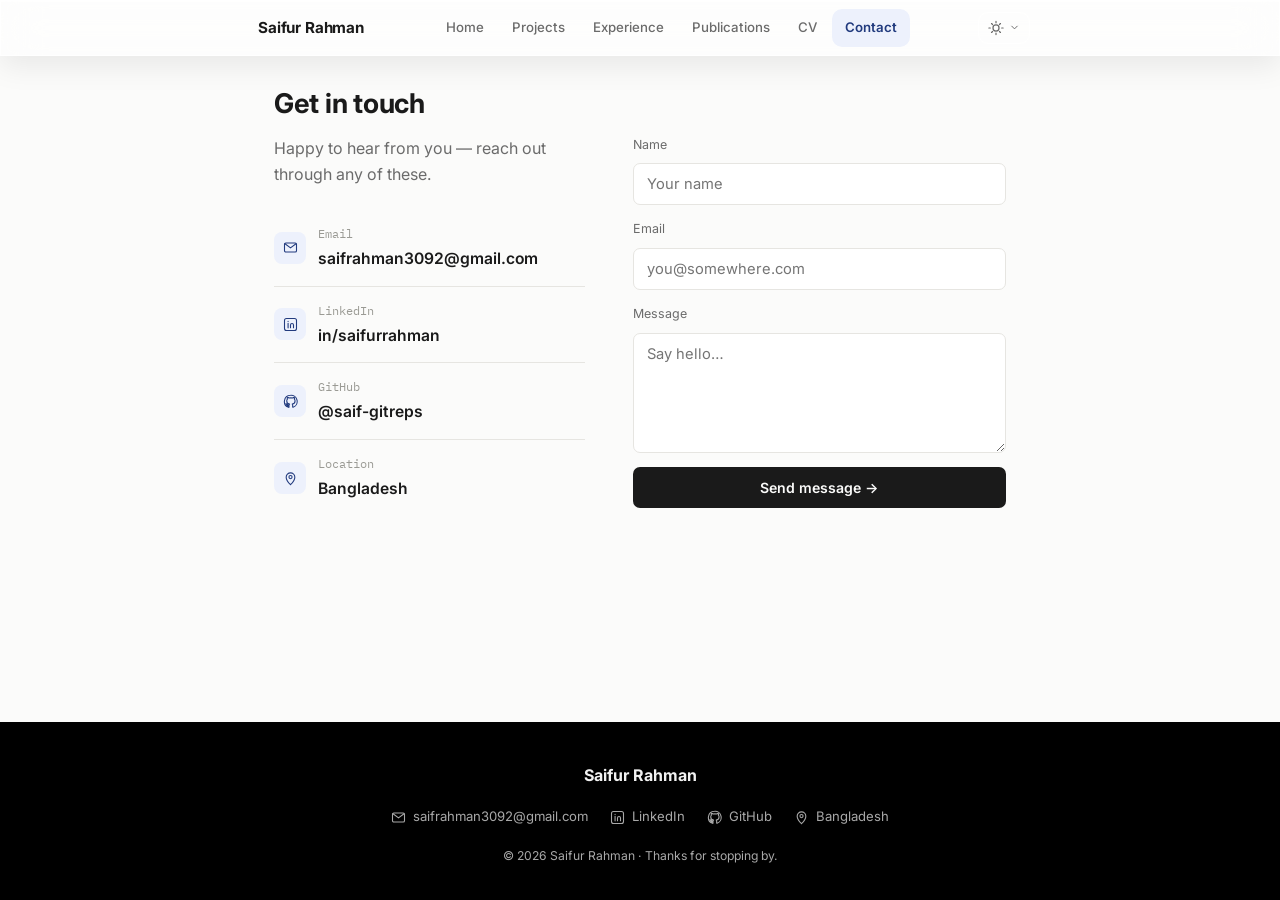
==== contact.html @ a730d0aa "Alot of changes" ====
<!doctype html>
<html lang="en">
   <head>
      <meta charset="UTF-8" />
      <meta name="viewport" content="width=device-width, initial-scale=1.0" />
      <title>Contact — Saifur Rahman</title>
      <meta
         name="description"
         content="Portfolio of Saifur Rahman — Software Engineer (.NET & JavaScript). Projects, experience, publications, and CV."
      />
      <link rel="preconnect" href="https://fonts.googleapis.com" />
      <link rel="preconnect" href="https://fonts.gstatic.com" crossorigin />
      <link
         href="https://fonts.googleapis.com/css2?family=Inter:wght@400;500;600;700;800&family=IBM+Plex+Mono:wght@400;500;600&display=swap"
         rel="stylesheet"
      />
      <style>
         :root {
            --bg: #fbfbfa;
            --surface: #ffffff;
            --ink: #1a1a1a;
            --muted: #6b6b6b;
            --faint: #9a9a94;
            --line: #e6e5e1;
            --accent: #223b7e;
            --accent-soft: #edf1fc;

            --nav-bg: rgba(255, 255, 255, 0.6);
            --nav-border: rgba(255, 255, 255, 0.7);
            --nav-inset: rgba(255, 255, 255, 0.55);
            --nav-hover: rgba(26, 26, 26, 0.05);
            --nav-bg-mobile: rgba(255, 255, 255, 1);

            --footer-bg: #000000;
            --footer-ink: #f2f2f2;
            --footer-muted: #a8a8a8;

            --sans: "Inter", -apple-system, BlinkMacSystemFont, sans-serif;
            --mono: "IBM Plex Mono", ui-monospace, monospace;
            --maxw: 780px;
         }
         [data-theme="dark"] {
            --bg: #262626;
            --surface: #313131;
            --ink: #f2f2f2;
            --muted: #b9b9b9;
            --faint: #8d8d8d;
            --line: #3f3f3f;
            --accent: #85a4ff;
            --accent-soft: rgba(133, 164, 255, 0.14);

            --nav-bg: rgba(28, 28, 28, 0.55);
            --nav-border: rgba(255, 255, 255, 0.08);
            --nav-bg-mobile: rgba(28, 28, 28, 0.9);
            --nav-inset: rgba(255, 255, 255, 0.06);
            --nav-hover: rgba(255, 255, 255, 0.08);

            --footer-bg: #1c1c1c;
            --footer-ink: #f2f2f2;
            --footer-muted: #9b9b9b;
         }
         * {
            box-sizing: border-box;
            margin: 0;
            padding: 0;
         }
         html {
            scroll-behavior: smooth;
         }
         body {
            background: var(--bg);
            color: var(--ink);
            font-family: var(--sans);
            font-size: 16px;
            line-height: 1.65;
            -webkit-font-smoothing: antialiased;
            transition:
               background 0.25s ease,
               color 0.25s ease;
            min-height: 100vh;
            display: flex;
            flex-direction: column;
         }
         a {
            color: inherit;
            text-decoration: none;
         }
         img {
            max-width: 100%;
            display: block;
         }
         button {
            font-family: inherit;
         }

         /* ---------- NAVBAR (glass) ---------- */
         .nav-wrap {
            position: fixed;
            left: 50%;
            transform: translateX(-50%);
            z-index: 1000;

            background: var(--nav-bg);
            -webkit-backdrop-filter: blur(20px) saturate(180%);
            backdrop-filter: blur(20px) saturate(180%);
            border: 1px solid var(--nav-border);
            box-shadow:
               0 10px 30px rgba(0, 0, 0, 0.08),
               inset 0 1px 0 var(--nav-inset);
            transition:
               background 0.25s ease,
               border-color 0.25s ease;
            width: 100%;
         }
         .nav {
            padding: 8px 10px 8px 18px;
            display: flex;
            align-items: center;
            justify-content: space-between;
            gap: 18px;
            max-width: 800px;
            margin-left: auto;
            margin-right: auto;
         }
         .logo {
            font-weight: 700;
            font-size: 0.95rem;
            letter-spacing: -0.01em;
            white-space: nowrap;
         }
         .nav-right {
            display: flex;
            align-items: center;
            gap: 6px;
         }
         .nav-links {
            display: flex;
            gap: 2px;
            list-style: none;
         }
         .nav-links a {
            position: relative;
            display: inline-block;
            padding: 8px 13px;
            border-radius: 10px;
            font-size: 0.83rem;
            font-weight: 500;
            color: var(--muted);
            transition:
               background 0.18s ease,
               color 0.18s ease,
               box-shadow 0.18s ease;
         }
         .nav-links a:hover {
            color: var(--ink);
            background: var(--nav-hover);
            box-shadow:
               inset 0 1px 1px rgba(255, 255, 255, 0.5),
               0 2px 6px rgba(0, 0, 0, 0.05);
         }
         .nav-links a.active {
            color: var(--accent);
            background: var(--accent-soft);
            font-weight: 600;
         }

         /* theme dropdown */
         .theme-switch {
            position: relative;
         }
         .theme-btn {
            display: flex;
            align-items: center;
            gap: 5px;
            background: transparent;
            border: 1px solid var(--nav-border);
            color: var(--muted);
            border-radius: 10px;
            padding: 7px 9px;
            cursor: pointer;
            transition:
               background 0.18s ease,
               color 0.18s ease;
         }
         .theme-btn:hover {
            background: var(--nav-hover);
            color: var(--ink);
         }
         .theme-btn svg {
            display: block;
         }
         .theme-menu {
            position: absolute;
            top: calc(100% + 8px);
            right: 0;
            list-style: none;
            min-width: 130px;
            background: var(--nav-bg);
            -webkit-backdrop-filter: blur(20px) saturate(180%);
            backdrop-filter: blur(20px) saturate(180%);
            border: 1px solid var(--nav-border);
            border-radius: 12px;
            box-shadow:
               0 12px 28px rgba(0, 0, 0, 0.12),
               inset 0 1px 0 var(--nav-inset);
            padding: 6px;
            opacity: 0;
            transform: translateY(-6px) scale(0.98);
            pointer-events: none;
            transition:
               opacity 0.16s ease,
               transform 0.16s ease;
         }
         .theme-menu.open {
            opacity: 1;
            transform: translateY(0) scale(1);
            pointer-events: auto;
         }
         .theme-menu li {
            display: flex;
            align-items: center;
            gap: 8px;
            padding: 8px 10px;
            border-radius: 8px;
            font-size: 0.83rem;
            color: var(--muted);
            cursor: pointer;
            transition:
               background 0.15s ease,
               color 0.15s ease;
         }
         .theme-menu li:hover {
            background: var(--nav-hover);
            color: var(--ink);
         }
         .theme-menu li.selected {
            color: var(--accent);
            font-weight: 600;
         }

         .hamburger {
            display: none;
            background: none;
            border: none;
            cursor: pointer;
            width: 34px;
            height: 34px;
            flex-direction: column;
            justify-content: center;
            align-items: center;
            gap: 5px;
            padding: 0;
         }
         .hamburger span {
            display: block;
            width: 18px;
            height: 1.6px;
            background: var(--ink);
            transition:
               transform 0.25s,
               opacity 0.25s;
         }
         .hamburger.open span:nth-child(1) {
            transform: translateY(6.5px) rotate(45deg);
         }
         .hamburger.open span:nth-child(2) {
            opacity: 0;
         }
         .hamburger.open span:nth-child(3) {
            transform: translateY(-6.5px) rotate(-45deg);
         }

         /* ---------- LAYOUT ---------- */
         main {
            max-width: var(--maxw);
            margin: 0 auto;
            padding: 0 24px;
            flex: 1 0 auto;
            width: 100%;
         }
         .page-head {
            padding-top: 78px;
            padding-bottom: 8px;
         }
         section {
            padding: 44px 0 76px;
         }
         .eyebrow {
            font-family: var(--mono);
            font-size: 0.75rem;
            letter-spacing: 0.06em;
            color: var(--faint);
            margin-bottom: 10px;
         }
         .section-title {
            font-weight: 700;
            font-size: 1.7rem;
            letter-spacing: -0.01em;
            margin-bottom: 8px;
            margin-top: 4px;
         }
         .section-sub {
            color: var(--muted);
            font-size: 0.95rem;
            margin-bottom: 36px;
            max-width: 520px;
         }

         /* ---------- HERO / ABOUT (home) ---------- */
         .hero-name {
            font-weight: 800;
            font-size: clamp(2rem, 5.5vw, 2.9rem);
            letter-spacing: -0.03em;
            line-height: 1.1;
            margin-bottom: 12px;
         }
         .hero-role {
            font-size: 1.05rem;
            color: var(--muted);
            margin-bottom: 22px;
         }
         .hero-bio {
            max-width: 100%;
            color: var(--muted);
            margin-bottom: 26px;
         }
         .hero-links {
            display: flex;
            flex-wrap: wrap;
            gap: 8px 18px;
            font-size: 0.92rem;
            margin-bottom: 40px;
         }
         .hero-links a {
            color: var(--accent);
            border-bottom: 1px solid transparent;
         }
         .hero-links a:hover {
            border-bottom-color: var(--accent);
         }
         .stats-row {
            display: flex;
            gap: 32px;
            flex-wrap: wrap;
         }
         .stat {
            display: flex;
            flex-direction: column;
            gap: 2px;
         }
         .stat .num {
            font-weight: 700;
            font-size: 1.35rem;
            letter-spacing: -0.01em;
         }
         .stat .label {
            font-size: 0.78rem;
            color: var(--faint);
            font-family: var(--mono);
         }

         .about-block {
            border-top: 1px solid var(--line);
            padding-top: 56px;
            margin-top: 8px;
         }
         .bio p {
            margin-bottom: 16px;
            color: var(--ink);
         }
         .bio p:last-child {
            margin-bottom: 0;
         }
         .skills {
            margin-top: 36px;
         }
         .skill-group {
            margin-bottom: 16px;
            display: flex;
            gap: 14px;
            align-items: baseline;
            flex-wrap: wrap;
         }
         .skill-group:last-child {
            margin-bottom: 0;
         }
         .skill-group h4 {
            font-family: var(--mono);
            font-size: 0.72rem;
            color: var(--faint);
            width: 92px;
            flex-shrink: 0;
            font-weight: 500;
         }
         .tags {
            display: flex;
            flex-wrap: wrap;
            gap: 7px;
         }
         .tag {
            background: var(--accent-soft);
            color: var(--accent);
            padding: 3px 10px;
            border-radius: 5px;
            font-size: 0.8rem;
            font-weight: 500;
         }

         /* ---------- PROJECTS TOOLBAR ---------- */
         .projects-toolbar {
            display: flex;
            justify-content: space-between;
            align-items: center;
            gap: 16px;
            flex-wrap: wrap;
            margin-bottom: 30px;
            padding-bottom: 18px;
            border-bottom: 1px solid var(--line);
         }
         .tabs {
            display: flex;
            gap: 4px;
            overflow-x: auto;
            scrollbar-width: none;
            flex: 1 1 auto;
         }
         .tabs::-webkit-scrollbar {
            display: none;
         }
         .tab {
            display: flex;
            align-items: center;
            gap: 6px;
            white-space: nowrap;
            background: transparent;
            border: 1px solid transparent;
            color: var(--muted);
            padding: 7px 12px;
            border-radius: 9px;
            font-size: 0.82rem;
            font-weight: 500;
            cursor: pointer;
            transition:
               background 0.15s ease,
               color 0.15s ease;
         }
         .tab:hover {
            background: var(--accent-soft);
            color: var(--ink);
         }
         .tab.active {
            background: var(--accent-soft);
            color: var(--accent);
            font-weight: 600;
         }
         .view-toggle {
            display: flex;
            gap: 2px;
            border: 1px solid var(--line);
            border-radius: 9px;
            padding: 3px;
            flex-shrink: 0;
         }
         .view-btn {
            display: flex;
            align-items: center;
            justify-content: center;
            width: 32px;
            height: 28px;
            background: transparent;
            border: none;
            border-radius: 6px;
            color: var(--faint);
            cursor: pointer;
            transition:
               background 0.15s ease,
               color 0.15s ease;
         }
         .view-btn:hover {
            color: var(--ink);
         }
         .view-btn.active {
            background: var(--surface);
            color: var(--accent);
            box-shadow: 0 1px 3px rgba(0, 0, 0, 0.08);
         }

         /* ---------- PROJECTS: CARD VIEW ---------- */
         .projects-grid {
            display: grid;
            grid-template-columns: repeat(auto-fit, minmax(280px, 1fr));
            gap: 20px;
         }
         .card {
            background: var(--surface);
            border: 1px solid var(--line);
            border-radius: 10px;
            overflow: hidden;
            display: flex;
            flex-direction: column;
            transition:
               border-color 0.18s ease,
               transform 0.18s ease,
               box-shadow 0.18s ease;
         }
         .card:hover {
            border-color: var(--accent);
            transform: translateY(-2px);
            box-shadow: 0 10px 24px rgba(0, 0, 0, 0.08);
         }
         .card-header {
            position: relative;
            height: 148px;
            overflow: hidden;
            border-bottom: 1px solid var(--line);
         }
         .card-header-img {
            position: absolute;
            inset: 0;
            width: 100%;
            height: 100%;
            object-fit: cover;
            filter: grayscale(20%);
            transition: transform 0.35s ease;
         }
         .card:hover .card-header-img {
            transform: scale(1.04);
         }
         .card-header-overlay {
            position: absolute;
            inset: 0;
            background: linear-gradient(
               to bottom,
               rgba(0, 0, 0, 0.04) 35%,
               rgba(0, 0, 0, 0.72) 100%
            );
         }
         .card-header-content {
            position: absolute;
            inset: 0;
            padding: 14px 16px;
            display: flex;
            flex-direction: column;
            justify-content: flex-end;
         }
         .card-header h3 {
            font-weight: 700;
            font-size: 1.05rem;
            letter-spacing: -0.01em;
            color: #fdfdfc;
            text-shadow: 0 1px 6px rgba(0, 0, 0, 0.45);
            margin-bottom: 9px;
         }
         .card .stack {
            display: flex;
            flex-wrap: wrap;
            gap: 6px;
         }
         .card .stack span {
            font-family: var(--mono);
            font-size: 0.62rem;
            font-weight: 500;
            letter-spacing: 0.03em;
            color: #fdfdfc;
            background: rgba(255, 255, 255, 0.14);
            border: 1px solid rgba(255, 255, 255, 0.32);
            padding: 2px 7px;
            border-radius: 4px;
            backdrop-filter: blur(2px);
         }
         .card-body {
            padding: 16px 20px 20px;
            display: flex;
            flex-direction: column;
            flex-grow: 1;
         }
         .card p {
            font-size: 0.92rem;
            color: var(--muted);
            margin-bottom: 16px;
            flex-grow: 1;
         }
         .card-actions {
            display: flex;
            gap: 18px;
            font-size: 0.85rem;
            font-weight: 600;
         }
         .card-actions a {
            color: var(--accent);
         }
         .card-actions a:hover {
            text-decoration: underline;
         }

         /* ---------- PROJECTS: LIST VIEW ---------- */
         .projects-list {
            display: flex;
            flex-direction: column;
            border-top: 1px solid var(--line);
         }
         .list-row {
            display: flex;
            align-items: center;
            gap: 18px;
            padding: 16px 6px;
            border-bottom: 1px solid var(--line);
            transition: background 0.15s ease;
         }
         .list-row:hover {
            background: var(--accent-soft);
         }
         .list-thumb {
            width: 56px;
            height: 56px;
            border-radius: 8px;
            overflow: hidden;
            flex-shrink: 0;
            border: 1px solid var(--line);
         }
         .list-thumb img {
            width: 100%;
            height: 100%;
            object-fit: cover;
            filter: grayscale(15%);
         }
         .list-main {
            flex: 1 1 auto;
            min-width: 0;
         }
         .list-main h3 {
            font-size: 0.98rem;
            font-weight: 700;
            margin-bottom: 3px;
         }
         .list-main p {
            font-size: 0.85rem;
            color: var(--muted);
            margin-bottom: 6px;
         }
         .list-stack {
            display: flex;
            flex-wrap: wrap;
            gap: 5px;
         }
         .list-stack span {
            font-family: var(--mono);
            font-size: 0.62rem;
            color: var(--muted);
            background: var(--bg);
            border: 1px solid var(--line);
            padding: 1px 6px;
            border-radius: 4px;
         }
         .list-actions {
            display: flex;
            gap: 14px;
            font-size: 0.82rem;
            font-weight: 600;
            flex-shrink: 0;
         }
         .list-actions a {
            color: var(--accent);
         }
         .list-actions a:hover {
            text-decoration: underline;
         }
         .empty-state {
            padding: 40px 6px;
            text-align: center;
            color: var(--faint);
            font-size: 0.9rem;
         }

         .pjt-git-link {
            font-size: 0.88rem;
            color: var(--muted);
            margin-top: 28px;
         }
         .pjt-git-link a {
            color: var(--accent);
         }
         .pjt-git-link a:hover {
            text-decoration: underline;
         }

         /* ---------- EXPERIENCE ---------- */
         .timeline {
            display: flex;
            flex-direction: column;
            gap: 34px;
         }
         .tl-item {
            border-left: 2px solid var(--line);
            padding-left: 22px;
         }
         .tl-company {
            font-weight: 700;
            font-size: 1.02rem;
         }
         .tl-role {
            font-family: var(--mono);
            font-size: 0.78rem;
            color: var(--muted);
            margin-top: 4px;
         }
         .tl-date {
            font-size: 0.78rem;
            color: var(--faint);
            margin: 6px 0 12px;
         }
         .tl-item ul {
            list-style: none;
         }
         .tl-item li {
            padding-left: 16px;
            position: relative;
            margin-bottom: 7px;
            font-size: 0.92rem;
            color: var(--muted);
         }
         .tl-item li::before {
            content: "\2013";
            position: absolute;
            left: 0;
            color: var(--faint);
         }

         /* ---------- PUBLICATIONS ---------- */
         .pub {
            border-left: 2px solid var(--accent);
            padding-left: 20px;
         }
         .pub-title {
            font-weight: 700;
            font-size: 1.08rem;
            margin-bottom: 8px;
            line-height: 1.35;
         }
         .pub-authors {
            font-size: 0.92rem;
            color: var(--muted);
            margin-bottom: 4px;
         }
         .pub-main-author {
            color: var(--ink);
            font-weight: 600;
         }
         .pub-venue {
            font-size: 0.88rem;
            color: var(--muted);
            font-style: italic;
            margin-bottom: 8px;
         }
         .pub-meta {
            font-family: var(--mono);
            font-size: 0.78rem;
            color: var(--faint);
         }
         .pub-meta a {
            color: var(--accent);
         }
         .pub-meta a:hover {
            text-decoration: underline;
         }

         /* ---------- CV ---------- */
         .cv-actions {
            display: flex;
            justify-content: space-between;
            align-items: center;
            margin-bottom: 24px;
            flex-wrap: wrap;
            gap: 16px;
         }
         .cv-actions p {
            color: var(--muted);
            font-size: 0.92rem;
            max-width: 420px;
         }
         .btn-download {
            background: var(--ink);
            color: var(--bg);
            border: none;
            border-radius: 7px;
            padding: 11px 20px;
            font-size: 0.85rem;
            font-weight: 600;
            cursor: pointer;
            transition:
               background 0.15s ease,
               color 0.15s ease;
         }
         .btn-download:hover {
            background: var(--accent);
            color: #fff;
         }
         .cv-frame-container {
            width: 100%;
         }
         .cv-frame {
            width: 100%;
            height: 620px;
            border: 1px solid var(--line);
            border-radius: 10px;
            background: var(--surface);
         }
         .cv-note {
            font-size: 0.82rem;
            color: var(--faint);
            margin-top: 12px;
            text-align: center;
         }

         /* ---------- CONTACT ---------- */
         .contact-grid {
            display: grid;
            grid-template-columns: 1fr 1.2fr;
            gap: 48px;
         }
         .contact-info p.intro {
            color: var(--muted);
            margin-bottom: 22px;
         }
         .ci-list {
            display: flex;
            flex-direction: column;
         }
         .ci-row {
            display: flex;
            align-items: center;
            gap: 12px;
            padding: 14px 0;
            border-bottom: 1px solid var(--line);
         }
         .ci-row:last-child {
            border-bottom: none;
         }
         .ci-icon {
            display: flex;
            align-items: center;
            justify-content: center;
            width: 32px;
            height: 32px;
            border-radius: 8px;
            background: var(--accent-soft);
            color: var(--accent);
            flex-shrink: 0;
         }
         .ci-label {
            font-family: var(--mono);
            font-size: 0.72rem;
            color: var(--faint);
            margin-bottom: 3px;
         }
         .ci-value {
            font-size: 0.98rem;
            font-weight: 600;
         }
         .ci-value a:hover {
            text-decoration: underline;
         }

         form {
            display: flex;
            flex-direction: column;
            gap: 14px;
         }
         form label {
            font-size: 0.78rem;
            color: var(--muted);
            margin-bottom: -6px;
         }
         form input,
         form textarea {
            background: var(--surface);
            border: 1px solid var(--line);
            border-radius: 7px;
            padding: 11px 13px;
            font-family: var(--sans);
            font-size: 0.92rem;
            color: var(--ink);
            outline: none;
            transition: border-color 0.15s;
         }
         form input:focus,
         form textarea:focus {
            border-color: var(--accent);
         }
         form textarea {
            min-height: 120px;
            resize: vertical;
         }
         form button {
            background: var(--ink);
            color: var(--bg);
            border: none;
            border-radius: 7px;
            padding: 12px;
            font-size: 0.88rem;
            font-weight: 600;
            cursor: pointer;
            transition:
               background 0.15s,
               color 0.15s;
         }
         form button:hover {
            background: var(--accent);
            color: #fff;
         }

         /* ---------- FOOTER ---------- */
         footer {
            background: var(--footer-bg);
            color: var(--footer-ink);
            margin-top: 40px;
            transition: background 0.25s ease;
         }
         .footer-inner {
            max-width: var(--maxw);
            margin: 0 auto;
            padding: 40px 24px 34px;
            display: flex;
            flex-direction: column;
            align-items: center;
            gap: 18px;
            text-align: center;
         }
         .f-name {
            font-weight: 700;
            font-size: 1rem;
         }
         .f-contact {
            display: flex;
            flex-wrap: wrap;
            justify-content: center;
            gap: 10px 22px;
         }
         .f-contact a,
         .f-contact span {
            display: flex;
            align-items: center;
            gap: 7px;
            font-size: 0.82rem;
            color: var(--footer-muted);
            transition: color 0.15s ease;
         }
         .f-contact a:hover {
            color: var(--footer-ink);
         }
         .f-meta {
            font-size: 0.76rem;
            color: var(--footer-muted);
         }

         /* ---------- RESPONSIVE ---------- */
         @media (max-width: 700px) {
            .contact-grid {
               grid-template-columns: 1fr;
               gap: 32px;
            }
            section {
               padding: 36px 0 56px;
            }
            .skill-group {
               flex-direction: column;
               gap: 8px;
            }
            .skill-group h4 {
               width: auto;
            }
         }
         @media (max-width: 640px) {
            .hamburger {
               display: flex;
            }
            .nav-links {
               position: fixed;
               top: 55px;
               left: 14px;
               right: 14px;
               background: var(--nav-bg-mobile);
               backdrop-filter: blur(20px) saturate(180%);
               border: 1px solid var(--nav-border);
               border-radius: 14px;
               flex-direction: column;
               gap: 2px;
               padding: 10px;
               max-height: 0;
               overflow: hidden;
               opacity: 0;
               transition:
                  max-height 0.3s ease,
                  opacity 0.2s ease;
               box-shadow: 0 14px 30px rgba(0, 0, 0, 0.14);
            }
            .nav-links.open {
               max-height: 400px;
               opacity: 1;
            }
            .nav-links li {
               width: 100%;
            }
            .nav-links a {
               display: block;
               width: 100%;
               padding: 12px 14px;
            }
            .cv-frame {
               height: 420px;
            }
            .page-head {
               padding-top: 70px;
            }
         }
      </style>
   </head>
   <body>
      <div class="nav-wrap">
         <nav class="nav" aria-label="Primary">
            <a href="index.html" class="logo">Saifur Rahman</a>
            <ul class="nav-links" id="navLinks">
               <li><a href="index.html">Home</a></li>
               <li><a href="projects.html">Projects</a></li>
               <li><a href="experience.html">Experience</a></li>
               <li><a href="publications.html">Publications</a></li>
               <li><a href="cv.html">CV</a></li>
               <li><a href="contact.html" class="active">Contact</a></li>
            </ul>
            <div class="nav-right">
               <div class="theme-switch">
                  <button
                     class="theme-btn"
                     id="themeToggleBtn"
                     aria-haspopup="listbox"
                     aria-expanded="false"
                  >
                     <span id="themeIconWrap"
                        ><svg
                           viewBox="0 0 18 18"
                           width="16"
                           height="16"
                           fill="none"
                           stroke="currentColor"
                           stroke-width="1.4"
                           stroke-linecap="round"
                        >
                           <circle cx="9" cy="9" r="3.4" />
                           <path
                              d="M9 1.6v1.6M9 14.8v1.6M2.6 9H1M17 9h-1.6M4 4l1.1 1.1M12.9 12.9L14 14M14 4l-1.1 1.1M5.1 12.9L4 14"
                           /></svg
                     ></span>
                     <svg
                        viewBox="0 0 18 18"
                        width="11"
                        height="11"
                        fill="none"
                        stroke="currentColor"
                        stroke-width="1.6"
                        stroke-linecap="round"
                        stroke-linejoin="round"
                     >
                        <path d="M4.5 6.75L9 11.25l4.5-4.5" />
                     </svg>
                  </button>
                  <ul class="theme-menu" id="themeMenu" role="listbox">
                     <li role="option" data-value="light" class="selected">
                        <svg
                           viewBox="0 0 18 18"
                           width="16"
                           height="16"
                           fill="none"
                           stroke="currentColor"
                           stroke-width="1.4"
                           stroke-linecap="round"
                        >
                           <circle cx="9" cy="9" r="3.4" />
                           <path
                              d="M9 1.6v1.6M9 14.8v1.6M2.6 9H1M17 9h-1.6M4 4l1.1 1.1M12.9 12.9L14 14M14 4l-1.1 1.1M5.1 12.9L4 14"
                           /></svg
                        ><span>Light</span>
                     </li>
                     <li role="option" data-value="dark">
                        <svg
                           viewBox="0 0 18 18"
                           width="16"
                           height="16"
                           fill="none"
                           stroke="currentColor"
                           stroke-width="1.4"
                           stroke-linejoin="round"
                        >
                           <path
                              d="M15.5 10.6A6.8 6.8 0 117.4 2.5a5.4 5.4 0 108.1 8.1z"
                           /></svg
                        ><span>Dark</span>
                     </li>
                  </ul>
               </div>
               <button
                  class="hamburger"
                  id="hamburger"
                  aria-label="Toggle menu"
                  aria-expanded="false"
               >
                  <span></span><span></span><span></span>
               </button>
            </div>
         </nav>
      </div>

      <main>
         <section class="page-head">
            <h2 class="section-title">Get in touch</h2>

            <div class="contact-grid">
               <div class="contact-info">
                  <p class="intro">
                     Happy to hear from you — reach out through any of these.
                  </p>
                  <div class="ci-list">
                     <div class="ci-row">
                        <div class="ci-icon">
                           <svg
                              viewBox="0 0 18 18"
                              width="15"
                              height="15"
                              fill="none"
                              stroke="currentColor"
                              stroke-width="1.3"
                           >
                              <rect x="1.8" y="3.6" width="14.4" height="10.8" rx="1.6" />
                              <path
                                 d="M2.4 4.5l6.6 5 6.6-5"
                                 stroke-linecap="round"
                                 stroke-linejoin="round"
                              />
                           </svg>
                        </div>
                        <div>
                           <div class="ci-label">Email</div>
                           <div class="ci-value">
                              <a href="mailto:saifrahman3092@gmail.com"
                                 >saifrahman3092@gmail.com</a
                              >
                           </div>
                        </div>
                     </div>
                     <div class="ci-row">
                        <div class="ci-icon">
                           <svg
                              viewBox="0 0 18 18"
                              width="15"
                              height="15"
                              fill="none"
                              stroke="currentColor"
                              stroke-width="1.3"
                           >
                              <rect x="1.8" y="1.8" width="14.4" height="14.4" rx="2.4" />
                              <path d="M6.1 7.4v5.6M6.1 5.2v.05" stroke-linecap="round" />
                              <path
                                 d="M9 12.9V9.6c0-1 .8-1.8 1.8-1.8s1.8.8 1.8 1.8v3.3"
                                 stroke-linecap="round"
                              />
                           </svg>
                        </div>
                        <div>
                           <div class="ci-label">LinkedIn</div>
                           <div class="ci-value">
                              <a
                                 target="_blank"
                                 href="https://www.linkedin.com/in/saifur-rahman-4184b3244/"
                                 >in/saifurrahman</a
                              >
                           </div>
                        </div>
                     </div>
                     <div class="ci-row">
                        <div class="ci-icon">
                           <svg
                              viewBox="0 0 18 18"
                              width="15"
                              height="15"
                              fill="none"
                              stroke="currentColor"
                              stroke-width="1.3"
                              stroke-linejoin="round"
                           >
                              <path
                                 d="M9 1.6a7.4 7.4 0 00-2.3 14.4c.4.07.5-.16.5-.36v-1.4c-2 .44-2.5-.5-2.6-.94-.1-.24-.5-.94-.8-1.13-.3-.16-.7-.55 0-.56.6 0 1.1.6 1.2.86.7 1.2 1.9.86 2.4.65.06-.5.27-.86.5-1.06-1.7-.2-3.4-.86-3.4-3.8 0-.84.3-1.53.8-2.07-.08-.2-.35-1 .08-2.1 0 0 .65-.2 2.15.8a7 7 0 013.9 0c1.5-1 2.15-.8 2.15-.8.43 1.1.16 1.9.08 2.1.5.54.8 1.23.8 2.07 0 2.95-1.7 3.6-3.4 3.8.28.24.53.7.53 1.42v2.1c0 .2.1.43.5.36A7.4 7.4 0 009 1.6z"
                              />
                           </svg>
                        </div>
                        <div>
                           <div class="ci-label">GitHub</div>
                           <div class="ci-value">
                              <a target="_blank" href="https://github.com/saif-gitreps"
                                 >@saif-gitreps</a
                              >
                           </div>
                        </div>
                     </div>
                     <div class="ci-row">
                        <div class="ci-icon">
                           <svg
                              viewBox="0 0 18 18"
                              width="15"
                              height="15"
                              fill="none"
                              stroke="currentColor"
                              stroke-width="1.3"
                           >
                              <path
                                 d="M9 16.4S3.8 11.4 3.8 7.4a5.2 5.2 0 1110.4 0c0 4-5.2 9-5.2 9z"
                              />
                              <circle cx="9" cy="7.3" r="1.9" />
                           </svg>
                        </div>
                        <div>
                           <div class="ci-label">Location</div>
                           <div class="ci-value">Bangladesh</div>
                        </div>
                     </div>
                  </div>
               </div>
               <form
                  id="contactForm"
                  action="https://formspree.io/f/maqapalb"
                  target="_top"
                  method="POST"
               >
                  <label for="cname">Name</label>
                  <input
                     id="cname"
                     name="name"
                     type="text"
                     required
                     placeholder="Your name"
                  />
                  <label for="cemail">Email</label>
                  <input
                     id="cemail"
                     name="email"
                     type="email"
                     required
                     placeholder="you@somewhere.com"
                  />
                  <label for="cmsg">Message</label>
                  <textarea
                     id="cmsg"
                     name="message"
                     required
                     placeholder="Say hello…"
                  ></textarea>
                  <button type="submit">Send message &rarr;</button>
               </form>
            </div>
         </section>
      </main>

      <footer>
         <div class="footer-inner">
            <div class="f-name">Saifur Rahman</div>
            <div class="f-contact">
               <a href="mailto:saifrahman3092@gmail.com"
                  ><svg
                     viewBox="0 0 18 18"
                     width="15"
                     height="15"
                     fill="none"
                     stroke="currentColor"
                     stroke-width="1.3"
                  >
                     <rect x="1.8" y="3.6" width="14.4" height="10.8" rx="1.6" />
                     <path
                        d="M2.4 4.5l6.6 5 6.6-5"
                        stroke-linecap="round"
                        stroke-linejoin="round"
                     /></svg
                  ><span>saifrahman3092@gmail.com</span></a
               >
               <a
                  target="_blank"
                  href="https://www.linkedin.com/in/saifur-rahman-4184b3244/"
                  ><svg
                     viewBox="0 0 18 18"
                     width="15"
                     height="15"
                     fill="none"
                     stroke="currentColor"
                     stroke-width="1.3"
                  >
                     <rect x="1.8" y="1.8" width="14.4" height="14.4" rx="2.4" />
                     <path d="M6.1 7.4v5.6M6.1 5.2v.05" stroke-linecap="round" />
                     <path
                        d="M9 12.9V9.6c0-1 .8-1.8 1.8-1.8s1.8.8 1.8 1.8v3.3"
                        stroke-linecap="round"
                     /></svg
                  ><span>LinkedIn</span></a
               >
               <a target="_blank" href="https://github.com/saif-gitreps"
                  ><svg
                     viewBox="0 0 18 18"
                     width="15"
                     height="15"
                     fill="none"
                     stroke="currentColor"
                     stroke-width="1.3"
                     stroke-linejoin="round"
                  >
                     <path
                        d="M9 1.6a7.4 7.4 0 00-2.3 14.4c.4.07.5-.16.5-.36v-1.4c-2 .44-2.5-.5-2.6-.94-.1-.24-.5-.94-.8-1.13-.3-.16-.7-.55 0-.56.6 0 1.1.6 1.2.86.7 1.2 1.9.86 2.4.65.06-.5.27-.86.5-1.06-1.7-.2-3.4-.86-3.4-3.8 0-.84.3-1.53.8-2.07-.08-.2-.35-1 .08-2.1 0 0 .65-.2 2.15.8a7 7 0 013.9 0c1.5-1 2.15-.8 2.15-.8.43 1.1.16 1.9.08 2.1.5.54.8 1.23.8 2.07 0 2.95-1.7 3.6-3.4 3.8.28.24.53.7.53 1.42v2.1c0 .2.1.43.5.36A7.4 7.4 0 009 1.6z"
                     /></svg
                  ><span>GitHub</span></a
               >
               <span
                  ><svg
                     viewBox="0 0 18 18"
                     width="15"
                     height="15"
                     fill="none"
                     stroke="currentColor"
                     stroke-width="1.3"
                  >
                     <path
                        d="M9 16.4S3.8 11.4 3.8 7.4a5.2 5.2 0 1110.4 0c0 4-5.2 9-5.2 9z"
                     />
                     <circle cx="9" cy="7.3" r="1.9" /></svg
                  ><span>Bangladesh</span></span
               >
            </div>
            <div class="f-meta">
               &copy; 2026 Saifur Rahman &middot; Thanks for stopping by.
            </div>
         </div>
      </footer>

      <script>
         (function () {
            // theme
            var root = document.documentElement;
            var themeBtn = document.getElementById("themeToggleBtn");
            var themeMenu = document.getElementById("themeMenu");
            var iconWrap = document.getElementById("themeIconWrap");
            var ICONS = {
               light: '<svg viewBox="0 0 18 18" width="16" height="16" fill="none" stroke="currentColor" stroke-width="1.4" stroke-linecap="round"><circle cx="9" cy="9" r="3.4"/><path d="M9 1.6v1.6M9 14.8v1.6M2.6 9H1M17 9h-1.6M4 4l1.1 1.1M12.9 12.9L14 14M14 4l-1.1 1.1M5.1 12.9L4 14"/></svg>',
               dark: '<svg viewBox="0 0 18 18" width="16" height="16" fill="none" stroke="currentColor" stroke-width="1.4" stroke-linejoin="round"><path d="M15.5 10.6A6.8 6.8 0 117.4 2.5a5.4 5.4 0 108.1 8.1z"/></svg>',
            };
            function getStoredTheme() {
               try {
                  return localStorage.getItem("theme");
               } catch (e) {
                  return null;
               }
            }
            function storeTheme(v) {
               try {
                  localStorage.setItem("theme", v);
               } catch (e) {}
            }
            function applyTheme(theme) {
               root.setAttribute("data-theme", theme === "dark" ? "dark" : "light");
               iconWrap.innerHTML = ICONS[theme === "dark" ? "dark" : "light"];
               themeMenu.querySelectorAll("li").forEach(function (li) {
                  li.classList.toggle("selected", li.dataset.value === theme);
               });
               storeTheme(theme);
            }
            applyTheme(getStoredTheme() || "light");
            themeBtn.addEventListener("click", function (e) {
               e.stopPropagation();
               var open = themeMenu.classList.toggle("open");
               themeBtn.setAttribute("aria-expanded", open);
            });
            themeMenu.querySelectorAll("li").forEach(function (li) {
               li.addEventListener("click", function () {
                  applyTheme(li.dataset.value);
                  themeMenu.classList.remove("open");
                  themeBtn.setAttribute("aria-expanded", "false");
               });
            });
            document.addEventListener("click", function () {
               themeMenu.classList.remove("open");
               themeBtn.setAttribute("aria-expanded", "false");
            });

            // mobile nav
            var burger = document.getElementById("hamburger");
            var links = document.getElementById("navLinks");
            burger.addEventListener("click", function (e) {
               e.stopPropagation();
               var open = links.classList.toggle("open");
               burger.classList.toggle("open", open);
               burger.setAttribute("aria-expanded", open);
            });
            links.querySelectorAll("a").forEach(function (a) {
               a.addEventListener("click", function () {
                  links.classList.remove("open");
                  burger.classList.remove("open");
                  burger.setAttribute("aria-expanded", "false");
               });
            });
         })();
      </script>
   </body>
</html>
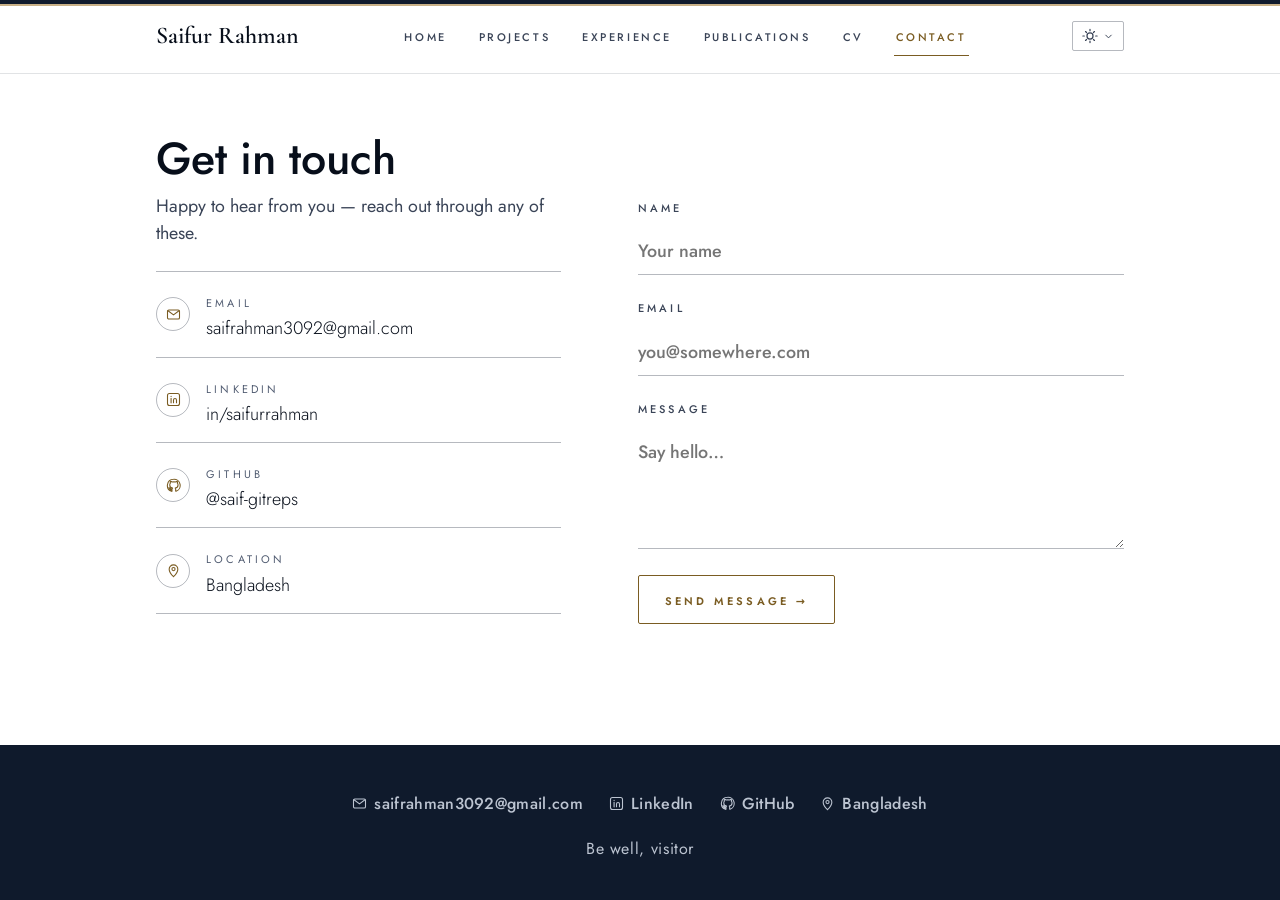
==== commit 9c8ec041: "Alotta changes" ====
--- a/contact.html
+++ b/contact.html
@@ -14,1008 +14,9 @@
          href="https://fonts.googleapis.com/css2?family=Inter:wght@400;500;600;700;800&family=IBM+Plex+Mono:wght@400;500;600&display=swap"
          rel="stylesheet"
       />
-      <style>
-         :root {
-            --bg: #fbfbfa;
-            --surface: #ffffff;
-            --ink: #1a1a1a;
-            --muted: #6b6b6b;
-            --faint: #9a9a94;
-            --line: #e6e5e1;
-            --accent: #223b7e;
-            --accent-soft: #edf1fc;
-
-            --nav-bg: rgba(255, 255, 255, 0.6);
-            --nav-border: rgba(255, 255, 255, 0.7);
-            --nav-inset: rgba(255, 255, 255, 0.55);
-            --nav-hover: rgba(26, 26, 26, 0.05);
-            --nav-bg-mobile: rgba(255, 255, 255, 1);
-
-            --footer-bg: #000000;
-            --footer-ink: #f2f2f2;
-            --footer-muted: #a8a8a8;
-
-            --sans: "Inter", -apple-system, BlinkMacSystemFont, sans-serif;
-            --mono: "IBM Plex Mono", ui-monospace, monospace;
-            --maxw: 780px;
-         }
-         [data-theme="dark"] {
-            --bg: #262626;
-            --surface: #313131;
-            --ink: #f2f2f2;
-            --muted: #b9b9b9;
-            --faint: #8d8d8d;
-            --line: #3f3f3f;
-            --accent: #85a4ff;
-            --accent-soft: rgba(133, 164, 255, 0.14);
-
-            --nav-bg: rgba(28, 28, 28, 0.55);
-            --nav-border: rgba(255, 255, 255, 0.08);
-            --nav-bg-mobile: rgba(28, 28, 28, 0.9);
-            --nav-inset: rgba(255, 255, 255, 0.06);
-            --nav-hover: rgba(255, 255, 255, 0.08);
-
-            --footer-bg: #1c1c1c;
-            --footer-ink: #f2f2f2;
-            --footer-muted: #9b9b9b;
-         }
-         * {
-            box-sizing: border-box;
-            margin: 0;
-            padding: 0;
-         }
-         html {
-            scroll-behavior: smooth;
-         }
-         body {
-            background: var(--bg);
-            color: var(--ink);
-            font-family: var(--sans);
-            font-size: 16px;
-            line-height: 1.65;
-            -webkit-font-smoothing: antialiased;
-            transition:
-               background 0.25s ease,
-               color 0.25s ease;
-            min-height: 100vh;
-            display: flex;
-            flex-direction: column;
-         }
-         a {
-            color: inherit;
-            text-decoration: none;
-         }
-         img {
-            max-width: 100%;
-            display: block;
-         }
-         button {
-            font-family: inherit;
-         }
-
-         /* ---------- NAVBAR (glass) ---------- */
-         .nav-wrap {
-            position: fixed;
-            left: 50%;
-            transform: translateX(-50%);
-            z-index: 1000;
-
-            background: var(--nav-bg);
-            -webkit-backdrop-filter: blur(20px) saturate(180%);
-            backdrop-filter: blur(20px) saturate(180%);
-            border: 1px solid var(--nav-border);
-            box-shadow:
-               0 10px 30px rgba(0, 0, 0, 0.08),
-               inset 0 1px 0 var(--nav-inset);
-            transition:
-               background 0.25s ease,
-               border-color 0.25s ease;
-            width: 100%;
-         }
-         .nav {
-            padding: 8px 10px 8px 18px;
-            display: flex;
-            align-items: center;
-            justify-content: space-between;
-            gap: 18px;
-            max-width: 800px;
-            margin-left: auto;
-            margin-right: auto;
-         }
-         .logo {
-            font-weight: 700;
-            font-size: 0.95rem;
-            letter-spacing: -0.01em;
-            white-space: nowrap;
-         }
-         .nav-right {
-            display: flex;
-            align-items: center;
-            gap: 6px;
-         }
-         .nav-links {
-            display: flex;
-            gap: 2px;
-            list-style: none;
-         }
-         .nav-links a {
-            position: relative;
-            display: inline-block;
-            padding: 8px 13px;
-            border-radius: 10px;
-            font-size: 0.83rem;
-            font-weight: 500;
-            color: var(--muted);
-            transition:
-               background 0.18s ease,
-               color 0.18s ease,
-               box-shadow 0.18s ease;
-         }
-         .nav-links a:hover {
-            color: var(--ink);
-            background: var(--nav-hover);
-            box-shadow:
-               inset 0 1px 1px rgba(255, 255, 255, 0.5),
-               0 2px 6px rgba(0, 0, 0, 0.05);
-         }
-         .nav-links a.active {
-            color: var(--accent);
-            background: var(--accent-soft);
-            font-weight: 600;
-         }
-
-         /* theme dropdown */
-         .theme-switch {
-            position: relative;
-         }
-         .theme-btn {
-            display: flex;
-            align-items: center;
-            gap: 5px;
-            background: transparent;
-            border: 1px solid var(--nav-border);
-            color: var(--muted);
-            border-radius: 10px;
-            padding: 7px 9px;
-            cursor: pointer;
-            transition:
-               background 0.18s ease,
-               color 0.18s ease;
-         }
-         .theme-btn:hover {
-            background: var(--nav-hover);
-            color: var(--ink);
-         }
-         .theme-btn svg {
-            display: block;
-         }
-         .theme-menu {
-            position: absolute;
-            top: calc(100% + 8px);
-            right: 0;
-            list-style: none;
-            min-width: 130px;
-            background: var(--nav-bg);
-            -webkit-backdrop-filter: blur(20px) saturate(180%);
-            backdrop-filter: blur(20px) saturate(180%);
-            border: 1px solid var(--nav-border);
-            border-radius: 12px;
-            box-shadow:
-               0 12px 28px rgba(0, 0, 0, 0.12),
-               inset 0 1px 0 var(--nav-inset);
-            padding: 6px;
-            opacity: 0;
-            transform: translateY(-6px) scale(0.98);
-            pointer-events: none;
-            transition:
-               opacity 0.16s ease,
-               transform 0.16s ease;
-         }
-         .theme-menu.open {
-            opacity: 1;
-            transform: translateY(0) scale(1);
-            pointer-events: auto;
-         }
-         .theme-menu li {
-            display: flex;
-            align-items: center;
-            gap: 8px;
-            padding: 8px 10px;
-            border-radius: 8px;
-            font-size: 0.83rem;
-            color: var(--muted);
-            cursor: pointer;
-            transition:
-               background 0.15s ease,
-               color 0.15s ease;
-         }
-         .theme-menu li:hover {
-            background: var(--nav-hover);
-            color: var(--ink);
-         }
-         .theme-menu li.selected {
-            color: var(--accent);
-            font-weight: 600;
-         }
-
-         .hamburger {
-            display: none;
-            background: none;
-            border: none;
-            cursor: pointer;
-            width: 34px;
-            height: 34px;
-            flex-direction: column;
-            justify-content: center;
-            align-items: center;
-            gap: 5px;
-            padding: 0;
-         }
-         .hamburger span {
-            display: block;
-            width: 18px;
-            height: 1.6px;
-            background: var(--ink);
-            transition:
-               transform 0.25s,
-               opacity 0.25s;
-         }
-         .hamburger.open span:nth-child(1) {
-            transform: translateY(6.5px) rotate(45deg);
-         }
-         .hamburger.open span:nth-child(2) {
-            opacity: 0;
-         }
-         .hamburger.open span:nth-child(3) {
-            transform: translateY(-6.5px) rotate(-45deg);
-         }
-
-         /* ---------- LAYOUT ---------- */
-         main {
-            max-width: var(--maxw);
-            margin: 0 auto;
-            padding: 0 24px;
-            flex: 1 0 auto;
-            width: 100%;
-         }
-         .page-head {
-            padding-top: 78px;
-            padding-bottom: 8px;
-         }
-         section {
-            padding: 44px 0 76px;
-         }
-         .eyebrow {
-            font-family: var(--mono);
-            font-size: 0.75rem;
-            letter-spacing: 0.06em;
-            color: var(--faint);
-            margin-bottom: 10px;
-         }
-         .section-title {
-            font-weight: 700;
-            font-size: 1.7rem;
-            letter-spacing: -0.01em;
-            margin-bottom: 8px;
-            margin-top: 4px;
-         }
-         .section-sub {
-            color: var(--muted);
-            font-size: 0.95rem;
-            margin-bottom: 36px;
-            max-width: 520px;
-         }
-
-         /* ---------- HERO / ABOUT (home) ---------- */
-         .hero-name {
-            font-weight: 800;
-            font-size: clamp(2rem, 5.5vw, 2.9rem);
-            letter-spacing: -0.03em;
-            line-height: 1.1;
-            margin-bottom: 12px;
-         }
-         .hero-role {
-            font-size: 1.05rem;
-            color: var(--muted);
-            margin-bottom: 22px;
-         }
-         .hero-bio {
-            max-width: 100%;
-            color: var(--muted);
-            margin-bottom: 26px;
-         }
-         .hero-links {
-            display: flex;
-            flex-wrap: wrap;
-            gap: 8px 18px;
-            font-size: 0.92rem;
-            margin-bottom: 40px;
-         }
-         .hero-links a {
-            color: var(--accent);
-            border-bottom: 1px solid transparent;
-         }
-         .hero-links a:hover {
-            border-bottom-color: var(--accent);
-         }
-         .stats-row {
-            display: flex;
-            gap: 32px;
-            flex-wrap: wrap;
-         }
-         .stat {
-            display: flex;
-            flex-direction: column;
-            gap: 2px;
-         }
-         .stat .num {
-            font-weight: 700;
-            font-size: 1.35rem;
-            letter-spacing: -0.01em;
-         }
-         .stat .label {
-            font-size: 0.78rem;
-            color: var(--faint);
-            font-family: var(--mono);
-         }
-
-         .about-block {
-            border-top: 1px solid var(--line);
-            padding-top: 56px;
-            margin-top: 8px;
-         }
-         .bio p {
-            margin-bottom: 16px;
-            color: var(--ink);
-         }
-         .bio p:last-child {
-            margin-bottom: 0;
-         }
-         .skills {
-            margin-top: 36px;
-         }
-         .skill-group {
-            margin-bottom: 16px;
-            display: flex;
-            gap: 14px;
-            align-items: baseline;
-            flex-wrap: wrap;
-         }
-         .skill-group:last-child {
-            margin-bottom: 0;
-         }
-         .skill-group h4 {
-            font-family: var(--mono);
-            font-size: 0.72rem;
-            color: var(--faint);
-            width: 92px;
-            flex-shrink: 0;
-            font-weight: 500;
-         }
-         .tags {
-            display: flex;
-            flex-wrap: wrap;
-            gap: 7px;
-         }
-         .tag {
-            background: var(--accent-soft);
-            color: var(--accent);
-            padding: 3px 10px;
-            border-radius: 5px;
-            font-size: 0.8rem;
-            font-weight: 500;
-         }
-
-         /* ---------- PROJECTS TOOLBAR ---------- */
-         .projects-toolbar {
-            display: flex;
-            justify-content: space-between;
-            align-items: center;
-            gap: 16px;
-            flex-wrap: wrap;
-            margin-bottom: 30px;
-            padding-bottom: 18px;
-            border-bottom: 1px solid var(--line);
-         }
-         .tabs {
-            display: flex;
-            gap: 4px;
-            overflow-x: auto;
-            scrollbar-width: none;
-            flex: 1 1 auto;
-         }
-         .tabs::-webkit-scrollbar {
-            display: none;
-         }
-         .tab {
-            display: flex;
-            align-items: center;
-            gap: 6px;
-            white-space: nowrap;
-            background: transparent;
-            border: 1px solid transparent;
-            color: var(--muted);
-            padding: 7px 12px;
-            border-radius: 9px;
-            font-size: 0.82rem;
-            font-weight: 500;
-            cursor: pointer;
-            transition:
-               background 0.15s ease,
-               color 0.15s ease;
-         }
-         .tab:hover {
-            background: var(--accent-soft);
-            color: var(--ink);
-         }
-         .tab.active {
-            background: var(--accent-soft);
-            color: var(--accent);
-            font-weight: 600;
-         }
-         .view-toggle {
-            display: flex;
-            gap: 2px;
-            border: 1px solid var(--line);
-            border-radius: 9px;
-            padding: 3px;
-            flex-shrink: 0;
-         }
-         .view-btn {
-            display: flex;
-            align-items: center;
-            justify-content: center;
-            width: 32px;
-            height: 28px;
-            background: transparent;
-            border: none;
-            border-radius: 6px;
-            color: var(--faint);
-            cursor: pointer;
-            transition:
-               background 0.15s ease,
-               color 0.15s ease;
-         }
-         .view-btn:hover {
-            color: var(--ink);
-         }
-         .view-btn.active {
-            background: var(--surface);
-            color: var(--accent);
-            box-shadow: 0 1px 3px rgba(0, 0, 0, 0.08);
-         }
-
-         /* ---------- PROJECTS: CARD VIEW ---------- */
-         .projects-grid {
-            display: grid;
-            grid-template-columns: repeat(auto-fit, minmax(280px, 1fr));
-            gap: 20px;
-         }
-         .card {
-            background: var(--surface);
-            border: 1px solid var(--line);
-            border-radius: 10px;
-            overflow: hidden;
-            display: flex;
-            flex-direction: column;
-            transition:
-               border-color 0.18s ease,
-               transform 0.18s ease,
-               box-shadow 0.18s ease;
-         }
-         .card:hover {
-            border-color: var(--accent);
-            transform: translateY(-2px);
-            box-shadow: 0 10px 24px rgba(0, 0, 0, 0.08);
-         }
-         .card-header {
-            position: relative;
-            height: 148px;
-            overflow: hidden;
-            border-bottom: 1px solid var(--line);
-         }
-         .card-header-img {
-            position: absolute;
-            inset: 0;
-            width: 100%;
-            height: 100%;
-            object-fit: cover;
-            filter: grayscale(20%);
-            transition: transform 0.35s ease;
-         }
-         .card:hover .card-header-img {
-            transform: scale(1.04);
-         }
-         .card-header-overlay {
-            position: absolute;
-            inset: 0;
-            background: linear-gradient(
-               to bottom,
-               rgba(0, 0, 0, 0.04) 35%,
-               rgba(0, 0, 0, 0.72) 100%
-            );
-         }
-         .card-header-content {
-            position: absolute;
-            inset: 0;
-            padding: 14px 16px;
-            display: flex;
-            flex-direction: column;
-            justify-content: flex-end;
-         }
-         .card-header h3 {
-            font-weight: 700;
-            font-size: 1.05rem;
-            letter-spacing: -0.01em;
-            color: #fdfdfc;
-            text-shadow: 0 1px 6px rgba(0, 0, 0, 0.45);
-            margin-bottom: 9px;
-         }
-         .card .stack {
-            display: flex;
-            flex-wrap: wrap;
-            gap: 6px;
-         }
-         .card .stack span {
-            font-family: var(--mono);
-            font-size: 0.62rem;
-            font-weight: 500;
-            letter-spacing: 0.03em;
-            color: #fdfdfc;
-            background: rgba(255, 255, 255, 0.14);
-            border: 1px solid rgba(255, 255, 255, 0.32);
-            padding: 2px 7px;
-            border-radius: 4px;
-            backdrop-filter: blur(2px);
-         }
-         .card-body {
-            padding: 16px 20px 20px;
-            display: flex;
-            flex-direction: column;
-            flex-grow: 1;
-         }
-         .card p {
-            font-size: 0.92rem;
-            color: var(--muted);
-            margin-bottom: 16px;
-            flex-grow: 1;
-         }
-         .card-actions {
-            display: flex;
-            gap: 18px;
-            font-size: 0.85rem;
-            font-weight: 600;
-         }
-         .card-actions a {
-            color: var(--accent);
-         }
-         .card-actions a:hover {
-            text-decoration: underline;
-         }
-
-         /* ---------- PROJECTS: LIST VIEW ---------- */
-         .projects-list {
-            display: flex;
-            flex-direction: column;
-            border-top: 1px solid var(--line);
-         }
-         .list-row {
-            display: flex;
-            align-items: center;
-            gap: 18px;
-            padding: 16px 6px;
-            border-bottom: 1px solid var(--line);
-            transition: background 0.15s ease;
-         }
-         .list-row:hover {
-            background: var(--accent-soft);
-         }
-         .list-thumb {
-            width: 56px;
-            height: 56px;
-            border-radius: 8px;
-            overflow: hidden;
-            flex-shrink: 0;
-            border: 1px solid var(--line);
-         }
-         .list-thumb img {
-            width: 100%;
-            height: 100%;
-            object-fit: cover;
-            filter: grayscale(15%);
-         }
-         .list-main {
-            flex: 1 1 auto;
-            min-width: 0;
-         }
-         .list-main h3 {
-            font-size: 0.98rem;
-            font-weight: 700;
-            margin-bottom: 3px;
-         }
-         .list-main p {
-            font-size: 0.85rem;
-            color: var(--muted);
-            margin-bottom: 6px;
-         }
-         .list-stack {
-            display: flex;
-            flex-wrap: wrap;
-            gap: 5px;
-         }
-         .list-stack span {
-            font-family: var(--mono);
-            font-size: 0.62rem;
-            color: var(--muted);
-            background: var(--bg);
-            border: 1px solid var(--line);
-            padding: 1px 6px;
-            border-radius: 4px;
-         }
-         .list-actions {
-            display: flex;
-            gap: 14px;
-            font-size: 0.82rem;
-            font-weight: 600;
-            flex-shrink: 0;
-         }
-         .list-actions a {
-            color: var(--accent);
-         }
-         .list-actions a:hover {
-            text-decoration: underline;
-         }
-         .empty-state {
-            padding: 40px 6px;
-            text-align: center;
-            color: var(--faint);
-            font-size: 0.9rem;
-         }
-
-         .pjt-git-link {
-            font-size: 0.88rem;
-            color: var(--muted);
-            margin-top: 28px;
-         }
-         .pjt-git-link a {
-            color: var(--accent);
-         }
-         .pjt-git-link a:hover {
-            text-decoration: underline;
-         }
-
-         /* ---------- EXPERIENCE ---------- */
-         .timeline {
-            display: flex;
-            flex-direction: column;
-            gap: 34px;
-         }
-         .tl-item {
-            border-left: 2px solid var(--line);
-            padding-left: 22px;
-         }
-         .tl-company {
-            font-weight: 700;
-            font-size: 1.02rem;
-         }
-         .tl-role {
-            font-family: var(--mono);
-            font-size: 0.78rem;
-            color: var(--muted);
-            margin-top: 4px;
-         }
-         .tl-date {
-            font-size: 0.78rem;
-            color: var(--faint);
-            margin: 6px 0 12px;
-         }
-         .tl-item ul {
-            list-style: none;
-         }
-         .tl-item li {
-            padding-left: 16px;
-            position: relative;
-            margin-bottom: 7px;
-            font-size: 0.92rem;
-            color: var(--muted);
-         }
-         .tl-item li::before {
-            content: "\2013";
-            position: absolute;
-            left: 0;
-            color: var(--faint);
-         }
-
-         /* ---------- PUBLICATIONS ---------- */
-         .pub {
-            border-left: 2px solid var(--accent);
-            padding-left: 20px;
-         }
-         .pub-title {
-            font-weight: 700;
-            font-size: 1.08rem;
-            margin-bottom: 8px;
-            line-height: 1.35;
-         }
-         .pub-authors {
-            font-size: 0.92rem;
-            color: var(--muted);
-            margin-bottom: 4px;
-         }
-         .pub-main-author {
-            color: var(--ink);
-            font-weight: 600;
-         }
-         .pub-venue {
-            font-size: 0.88rem;
-            color: var(--muted);
-            font-style: italic;
-            margin-bottom: 8px;
-         }
-         .pub-meta {
-            font-family: var(--mono);
-            font-size: 0.78rem;
-            color: var(--faint);
-         }
-         .pub-meta a {
-            color: var(--accent);
-         }
-         .pub-meta a:hover {
-            text-decoration: underline;
-         }
-
-         /* ---------- CV ---------- */
-         .cv-actions {
-            display: flex;
-            justify-content: space-between;
-            align-items: center;
-            margin-bottom: 24px;
-            flex-wrap: wrap;
-            gap: 16px;
-         }
-         .cv-actions p {
-            color: var(--muted);
-            font-size: 0.92rem;
-            max-width: 420px;
-         }
-         .btn-download {
-            background: var(--ink);
-            color: var(--bg);
-            border: none;
-            border-radius: 7px;
-            padding: 11px 20px;
-            font-size: 0.85rem;
-            font-weight: 600;
-            cursor: pointer;
-            transition:
-               background 0.15s ease,
-               color 0.15s ease;
-         }
-         .btn-download:hover {
-            background: var(--accent);
-            color: #fff;
-         }
-         .cv-frame-container {
-            width: 100%;
-         }
-         .cv-frame {
-            width: 100%;
-            height: 620px;
-            border: 1px solid var(--line);
-            border-radius: 10px;
-            background: var(--surface);
-         }
-         .cv-note {
-            font-size: 0.82rem;
-            color: var(--faint);
-            margin-top: 12px;
-            text-align: center;
-         }
-
-         /* ---------- CONTACT ---------- */
-         .contact-grid {
-            display: grid;
-            grid-template-columns: 1fr 1.2fr;
-            gap: 48px;
-         }
-         .contact-info p.intro {
-            color: var(--muted);
-            margin-bottom: 22px;
-         }
-         .ci-list {
-            display: flex;
-            flex-direction: column;
-         }
-         .ci-row {
-            display: flex;
-            align-items: center;
-            gap: 12px;
-            padding: 14px 0;
-            border-bottom: 1px solid var(--line);
-         }
-         .ci-row:last-child {
-            border-bottom: none;
-         }
-         .ci-icon {
-            display: flex;
-            align-items: center;
-            justify-content: center;
-            width: 32px;
-            height: 32px;
-            border-radius: 8px;
-            background: var(--accent-soft);
-            color: var(--accent);
-            flex-shrink: 0;
-         }
-         .ci-label {
-            font-family: var(--mono);
-            font-size: 0.72rem;
-            color: var(--faint);
-            margin-bottom: 3px;
-         }
-         .ci-value {
-            font-size: 0.98rem;
-            font-weight: 600;
-         }
-         .ci-value a:hover {
-            text-decoration: underline;
-         }
-
-         form {
-            display: flex;
-            flex-direction: column;
-            gap: 14px;
-         }
-         form label {
-            font-size: 0.78rem;
-            color: var(--muted);
-            margin-bottom: -6px;
-         }
-         form input,
-         form textarea {
-            background: var(--surface);
-            border: 1px solid var(--line);
-            border-radius: 7px;
-            padding: 11px 13px;
-            font-family: var(--sans);
-            font-size: 0.92rem;
-            color: var(--ink);
-            outline: none;
-            transition: border-color 0.15s;
-         }
-         form input:focus,
-         form textarea:focus {
-            border-color: var(--accent);
-         }
-         form textarea {
-            min-height: 120px;
-            resize: vertical;
-         }
-         form button {
-            background: var(--ink);
-            color: var(--bg);
-            border: none;
-            border-radius: 7px;
-            padding: 12px;
-            font-size: 0.88rem;
-            font-weight: 600;
-            cursor: pointer;
-            transition:
-               background 0.15s,
-               color 0.15s;
-         }
-         form button:hover {
-            background: var(--accent);
-            color: #fff;
-         }
-
-         /* ---------- FOOTER ---------- */
-         footer {
-            background: var(--footer-bg);
-            color: var(--footer-ink);
-            margin-top: 40px;
-            transition: background 0.25s ease;
-         }
-         .footer-inner {
-            max-width: var(--maxw);
-            margin: 0 auto;
-            padding: 40px 24px 34px;
-            display: flex;
-            flex-direction: column;
-            align-items: center;
-            gap: 18px;
-            text-align: center;
-         }
-         .f-name {
-            font-weight: 700;
-            font-size: 1rem;
-         }
-         .f-contact {
-            display: flex;
-            flex-wrap: wrap;
-            justify-content: center;
-            gap: 10px 22px;
-         }
-         .f-contact a,
-         .f-contact span {
-            display: flex;
-            align-items: center;
-            gap: 7px;
-            font-size: 0.82rem;
-            color: var(--footer-muted);
-            transition: color 0.15s ease;
-         }
-         .f-contact a:hover {
-            color: var(--footer-ink);
-         }
-         .f-meta {
-            font-size: 0.76rem;
-            color: var(--footer-muted);
-         }
-
-         /* ---------- RESPONSIVE ---------- */
-         @media (max-width: 700px) {
-            .contact-grid {
-               grid-template-columns: 1fr;
-               gap: 32px;
-            }
-            section {
-               padding: 36px 0 56px;
-            }
-            .skill-group {
-               flex-direction: column;
-               gap: 8px;
-            }
-            .skill-group h4 {
-               width: auto;
-            }
-         }
-         @media (max-width: 640px) {
-            .hamburger {
-               display: flex;
-            }
-            .nav-links {
-               position: fixed;
-               top: 55px;
-               left: 14px;
-               right: 14px;
-               background: var(--nav-bg-mobile);
-               backdrop-filter: blur(20px) saturate(180%);
-               border: 1px solid var(--nav-border);
-               border-radius: 14px;
-               flex-direction: column;
-               gap: 2px;
-               padding: 10px;
-               max-height: 0;
-               overflow: hidden;
-               opacity: 0;
-               transition:
-                  max-height 0.3s ease,
-                  opacity 0.2s ease;
-               box-shadow: 0 14px 30px rgba(0, 0, 0, 0.14);
-            }
-            .nav-links.open {
-               max-height: 400px;
-               opacity: 1;
-            }
-            .nav-links li {
-               width: 100%;
-            }
-            .nav-links a {
-               display: block;
-               width: 100%;
-               padding: 12px 14px;
-            }
-            .cv-frame {
-               height: 420px;
-            }
-            .page-head {
-               padding-top: 70px;
-            }
-         }
-      </style>
+      <link rel="stylesheet" href="common.css" />
    </head>
-   <body>
+   <body class="page-contact">
       <div class="nav-wrap">
          <nav class="nav" aria-label="Primary">
             <a href="index.html" class="logo">Saifur Rahman</a>
@@ -1260,7 +261,7 @@
 
       <footer>
          <div class="footer-inner">
-            <div class="f-name">Saifur Rahman</div>
+            <!-- <div class="f-name">Saifur Rahman</div> -->
             <div class="f-contact">
                <a href="mailto:saifrahman3092@gmail.com"
                   ><svg
@@ -1329,9 +330,7 @@
                   ><span>Bangladesh</span></span
                >
             </div>
-            <div class="f-meta">
-               &copy; 2026 Saifur Rahman &middot; Thanks for stopping by.
-            </div>
+            <div class="f-meta">Be well, visitor</div>
          </div>
       </footer>
 
--- a/common.css
+++ b/common.css
@@ -0,0 +1,1421 @@
+@import url("https://fonts.googleapis.com/css2?family=Cormorant+Garamond:wght@500;600&family=Jost:wght@400;500;600&display=swap");
+
+/* ============================================================
+   SHARED SITE STYLES, LUXURY AVIATION THEME
+   Drop-in replacement: same class names, no HTML changes needed.
+   Dark is the signature look; [data-theme="light"] is the white variant.
+   ============================================================ */
+
+:root {
+   --bg: #0a1019;
+   --surface: #101826;
+   --ink: #fbf7ee;
+   --muted: #cdd3de;
+   --faint: #a3adbd;
+   --line: rgba(200, 176, 135, 0.34);
+   --accent: #c8b087;
+   --accent-soft: rgba(200, 176, 135, 0.1);
+
+   --nav-bg: rgba(10, 16, 25, 0.78);
+   --nav-border: rgba(200, 176, 135, 0.22);
+   --nav-inset: transparent;
+   --nav-hover: rgba(200, 176, 135, 0.1);
+   --nav-bg-mobile: rgba(10, 16, 25, 0.97);
+
+   --footer-bg: #101826;
+   --footer-ink: #fbf7ee;
+   --footer-muted: #bcc4d1;
+
+   /* terminal colors, dark theme (light theme overrides below) */
+   --term-bg: #0c1320;
+   --term-header: #111b2c;
+   --term-border: rgba(200, 176, 135, 0.3);
+   --term-ink: #e9e4d6;
+   --term-muted: #aab3c2;
+   --term-prompt: #c8b087;
+   --term-err: #e0786f;
+
+   --serif: "Cormorant Garamond", "Iowan Old Style", Georgia, serif;
+   --sans: "Jost", "Avenir Next", "Century Gothic", system-ui, sans-serif;
+   --mono: var(--sans); /* no separate mono font: the terminal uses Jost too */
+   --maxw: 1080px;
+
+   /* TYPE SCALE: every text on the site uses one of these five sizes,
+      apart from the huge hero name */
+   --fs-title: clamp(2rem, 4vw, 2.8rem); /* section and page titles */
+   --fs-head: 1.5rem; /* card, job and publication headings */
+   --fs-text: 1.12rem; /* all reading text */
+   --fs-ui: 1rem; /* nav, labels, links, meta, buttons, footer */
+   --fs-small: 0.92rem; /* terminal and project link buttons */
+   --fs-card-head: 1.3rem; /* project card titles */
+   --fs-card-text: 1rem; /* project descriptions */
+   --fs-chip: 0.8rem; /* tech chips */
+   --gutter: clamp(22px, 5vw, 56px);
+}
+[data-theme="light"] {
+   --bg: #ffffff;
+   --surface: #f4f5f7;
+   --ink: #070e1a;
+   --muted: #3a4457;
+   --faint: #525d72;
+   --line: rgba(15, 26, 44, 0.3);
+   --accent: #7a5c22;
+   --accent-soft: rgba(122, 92, 34, 0.1);
+
+   --nav-bg: rgba(255, 255, 255, 0.85);
+   --nav-border: rgba(15, 26, 44, 0.12);
+   --nav-hover: rgba(138, 109, 54, 0.09);
+   --nav-bg-mobile: rgba(255, 255, 255, 0.98);
+
+   --footer-bg: #0f1a2c;
+
+   /* the terminal follows the theme: light terminal in the white theme */
+   --term-bg: #fafbfc;
+   --term-header: #eceef2;
+   --term-border: rgba(15, 26, 44, 0.32);
+   --term-ink: #0b1424;
+   --term-muted: #4a5468;
+   --term-prompt: #7a5c22;
+   --term-err: #b3261e;
+}
+[data-theme="light"] .nav-wrap {
+   box-shadow:
+      inset 0 4px 0 #0f1a2c,
+      inset 0 6px 0 #c8b087;
+}
+
+em,
+i,
+cite,
+address {
+   font-style: normal;
+}
+* {
+   box-sizing: border-box;
+   margin: 0;
+   padding: 0;
+}
+html {
+   scroll-behavior: smooth;
+}
+body {
+   background: var(--bg);
+   color: var(--ink);
+   font-family: var(--sans);
+   font-weight: 400;
+   font-size: var(--fs-ui);
+   line-height: 1.7;
+   -webkit-font-smoothing: antialiased;
+   transition:
+      background 0.25s ease,
+      color 0.25s ease;
+   min-height: 100vh;
+   display: flex;
+   flex-direction: column;
+}
+a {
+   color: inherit;
+   text-decoration: none;
+}
+img {
+   max-width: 100%;
+   display: block;
+}
+button {
+   font-family: inherit;
+}
+a:focus-visible,
+button:focus-visible {
+   outline: 1px solid var(--accent);
+   outline-offset: 3px;
+}
+input:focus,
+input:focus-visible,
+textarea:focus,
+textarea:focus-visible {
+   outline: none;
+   box-shadow: none;
+}
+
+/* ---------- NAVBAR ---------- */
+.nav-wrap {
+   position: fixed;
+   top: 0;
+   left: 0;
+   right: 0;
+   z-index: 1000;
+   background: var(--nav-bg);
+   -webkit-backdrop-filter: blur(18px);
+   backdrop-filter: blur(18px);
+   border-bottom: 1px solid var(--nav-border);
+   transition:
+      background 0.25s ease,
+      border-color 0.25s ease;
+}
+.nav {
+   padding: 16px var(--gutter);
+   display: flex;
+   align-items: center;
+   justify-content: space-between;
+   gap: 18px;
+   max-width: var(--maxw);
+   margin: 0 auto;
+}
+.logo {
+   font-family: var(--serif);
+   font-weight: 600;
+   font-size: 1.5rem;
+   white-space: nowrap;
+}
+.nav-right {
+   display: flex;
+   align-items: center;
+   gap: 10px;
+}
+.nav-links {
+   display: flex;
+   gap: clamp(10px, 2.2vw, 28px);
+   list-style: none;
+}
+.nav-links a {
+   display: inline-block;
+   padding: 6px 2px;
+   font-size: var(--fs-ui);
+   font-weight: 500;
+   font-variant-caps: all-small-caps;
+   letter-spacing: 0.16em;
+   color: var(--muted);
+   border-bottom: 1px solid transparent;
+   transition:
+      color 0.25s ease,
+      border-color 0.25s ease;
+}
+.nav-links a:hover {
+   color: var(--accent);
+}
+.nav-links a.active {
+   color: var(--accent);
+   border-bottom-color: var(--accent);
+}
+
+/* theme dropdown */
+.theme-switch {
+   position: relative;
+}
+.theme-btn {
+   display: flex;
+   align-items: center;
+   gap: 5px;
+   background: transparent;
+   border: 1px solid var(--line);
+   color: var(--muted);
+   border-radius: 2px;
+   padding: 6px 9px;
+   cursor: pointer;
+   transition:
+      color 0.2s ease,
+      border-color 0.2s ease;
+}
+.theme-btn:hover {
+   color: var(--accent);
+   border-color: var(--accent);
+}
+.theme-btn svg {
+   display: block;
+}
+.theme-menu {
+   position: absolute;
+   top: calc(100% + 10px);
+   right: 0;
+   list-style: none;
+   min-width: 130px;
+   background: var(--surface);
+   border: 1px solid var(--line);
+   border-radius: 2px;
+   padding: 6px;
+   opacity: 0;
+   transform: translateY(-4px);
+   pointer-events: none;
+   transition:
+      opacity 0.16s ease,
+      transform 0.16s ease;
+}
+.theme-menu.open {
+   opacity: 1;
+   transform: translateY(0);
+   pointer-events: auto;
+}
+.theme-menu li {
+   display: flex;
+   align-items: center;
+   gap: 8px;
+   padding: 8px 10px;
+   font-size: var(--fs-ui);
+   color: var(--muted);
+   cursor: pointer;
+   transition:
+      background 0.15s ease,
+      color 0.15s ease;
+}
+.theme-menu li:hover {
+   background: var(--nav-hover);
+   color: var(--ink);
+}
+.theme-menu li.selected {
+   color: var(--accent);
+}
+
+.hamburger {
+   display: none;
+   background: none;
+   border: none;
+   cursor: pointer;
+   width: 34px;
+   height: 34px;
+   flex-direction: column;
+   justify-content: center;
+   align-items: center;
+   gap: 5px;
+   padding: 0;
+}
+.hamburger span {
+   display: block;
+   width: 18px;
+   height: 1px;
+   background: var(--ink);
+   transition:
+      transform 0.25s,
+      opacity 0.25s;
+}
+.hamburger.open span:nth-child(1) {
+   transform: translateY(6px) rotate(45deg);
+}
+.hamburger.open span:nth-child(2) {
+   opacity: 0;
+}
+.hamburger.open span:nth-child(3) {
+   transform: translateY(-6px) rotate(-45deg);
+}
+
+/* ---------- LAYOUT ---------- */
+main {
+   max-width: var(--maxw);
+   margin: 0 auto;
+   padding: 0 var(--gutter);
+   flex: 1 0 auto;
+   width: 100%;
+}
+.page-head {
+   padding-top: 130px;
+   padding-bottom: 8px;
+}
+section {
+   padding: clamp(50px, 8vw, 100px) 0 clamp(50px, 8vw, 90px);
+}
+.eyebrow {
+   font-family: var(--sans);
+   font-size: var(--fs-ui);
+   font-variant-caps: all-small-caps;
+   letter-spacing: 0.2em;
+   color: var(--accent);
+   margin-bottom: 10px;
+   font-weight: 500;
+}
+.section-title {
+   font-family: var(--sans);
+   font-weight: 500;
+   font-size: var(--fs-title);
+   line-height: 1.1;
+   margin-bottom: 10px;
+   margin-top: 4px;
+}
+.section-sub {
+   color: var(--muted);
+   font-size: var(--fs-text);
+   margin-bottom: 40px;
+   max-width: 520px;
+   font-family: var(--sans);
+   font-weight: 500;
+}
+
+/* ---------- HERO / ABOUT (home) ---------- */
+.hero-name {
+   font-family: var(--serif);
+   font-weight: 500;
+   font-size: clamp(3.6rem, 13vw, 9.5rem);
+   letter-spacing: -0.015em;
+   line-height: 0.9;
+   width: min-content; /* stacks first and last name on two lines */
+   max-width: 100%;
+   margin-bottom: 34px;
+}
+.hero-role {
+   font-size: var(--fs-text);
+   letter-spacing: 0.01em;
+   color: var(--muted);
+   max-width: 36em;
+   font-family: var(--sans);
+   font-weight: 300;
+}
+/* flight path that draws itself once, with the home pin below it */
+.hero-role::after {
+   content: "";
+   display: block;
+   height: 90px;
+   margin: 44px 0 6px;
+   background: url("data:image/svg+xml,%3Csvg xmlns='http://www.w3.org/2000/svg' viewBox='0 0 1000 120' preserveAspectRatio='none'%3E%3Cstyle%3Epath%7Bfill:none;stroke:%23b0935a;stroke-width:1.6;stroke-dasharray:1400;stroke-dashoffset:1400;animation:f 2.8s .3s cubic-bezier(.5,0,.2,1) forwards%7D@keyframes f%7Bto%7Bstroke-dashoffset:0%7D%7D@media (prefers-reduced-motion:reduce)%7Bpath%7Banimation:none;stroke-dashoffset:0%7D%7D%3C/style%3E%3Ccircle cx='3' cy='112' r='3.5' fill='%23b0935a'/%3E%3Cpath d='M3 112C260 112 420 8 998 8' vector-effect='non-scaling-stroke'/%3E%3C/svg%3E")
+      no-repeat 0 0 / 100% 100%;
+}
+.hero-bio {
+   font-family: var(--sans);
+   font-size: var(--fs-text);
+   line-height: 1.6;
+   font-weight: 400;
+   max-width: 34em;
+   margin-bottom: 34px;
+}
+.hero-bio::before {
+   content: "Chittagong   22.36\00b0  N, 91.78\00b0  E";
+   display: block;
+   font-size: var(--fs-ui);
+   color: var(--accent);
+   margin-bottom: 48px;
+   font-weight: 500;
+}
+.hero-links {
+   display: flex;
+   flex-wrap: wrap;
+   gap: 10px 34px;
+   font-size: var(--fs-ui);
+   letter-spacing: 0.05em;
+   margin-bottom: 20px;
+   font-weight: 400;
+}
+.hero-links a {
+   padding-bottom: 3px;
+   border-bottom: 1px solid var(--line);
+   transition:
+      color 0.3s ease,
+      border-color 0.3s ease;
+}
+.hero-links a:hover {
+   color: var(--accent);
+   border-bottom-color: var(--accent);
+}
+
+/* stats become a ledger with dotted leaders */
+.stats-row {
+   display: grid;
+   grid-template-columns: minmax(0, 0.8fr) minmax(0, 1.6fr);
+   column-gap: clamp(28px, 6vw, 90px);
+   margin-top: clamp(70px, 10vw, 120px);
+   border-top: 1px solid var(--line);
+   padding-top: 28px;
+}
+.stats-row::before {
+   content: "Record";
+   grid-column: 1;
+   grid-row: 1 / span 4;
+   font-family: var(--sans);
+   font-weight: 400;
+   font-size: var(--fs-title);
+   line-height: 1.1;
+}
+.stat {
+   grid-column: 2;
+   display: flex;
+   align-items: baseline;
+   gap: 14px;
+   padding: 14px 0;
+}
+.stat::before {
+   content: "";
+   order: 2;
+   flex: 1;
+   border-bottom: 1px dotted var(--line);
+   transform: translateY(-5px);
+}
+.stat .label {
+   order: 1;
+   font-family: var(--sans);
+   font-size: var(--fs-text);
+   color: var(--ink);
+   text-transform: capitalize;
+   white-space: nowrap;
+   font-weight: 400;
+}
+.stat .num {
+   order: 3;
+   font-family: var(--sans);
+   font-weight: 500;
+   font-size: var(--fs-text);
+   color: var(--accent);
+   white-space: nowrap;
+}
+
+/* about block: title left, prose right */
+.about-block {
+   display: grid;
+   grid-template-columns: minmax(0, 0.8fr) minmax(0, 1.6fr);
+   column-gap: clamp(28px, 6vw, 90px);
+   align-content: start;
+   border-top: 1px solid var(--line);
+   padding-top: 36px;
+   margin-top: clamp(60px, 9vw, 110px);
+}
+.about-block .eyebrow {
+   grid-column: 1;
+   grid-row: 1;
+}
+.about-block .section-title {
+   grid-column: 1;
+   grid-row: 2;
+}
+.about-block .bio {
+   grid-column: 2;
+   grid-row: 1 / span 2;
+}
+.about-block .skills,
+.about-block .skills-wrap {
+   grid-column: 1 / -1;
+}
+.bio p {
+   font-family: var(--sans);
+   font-weight: 400;
+   font-size: var(--fs-text);
+   line-height: 1.6;
+   text-align: justify;
+   max-width: 34em;
+   margin-bottom: 1.1em;
+   color: var(--ink);
+}
+.bio p:last-child {
+   margin-bottom: 0;
+}
+.skills {
+   margin-top: 36px;
+}
+.skill-group {
+   margin-bottom: 16px;
+   display: flex;
+   gap: 14px;
+   align-items: baseline;
+   flex-wrap: wrap;
+}
+.skill-group:last-child {
+   margin-bottom: 0;
+}
+.skill-group h4 {
+   font-size: var(--fs-ui);
+   font-weight: 500;
+   font-variant-caps: all-small-caps;
+   letter-spacing: 0.18em;
+   color: var(--muted);
+   width: 110px;
+   flex-shrink: 0;
+}
+.tags {
+   display: flex;
+   flex-wrap: wrap;
+   gap: 8px 18px;
+}
+.tag {
+   font-family: var(--sans);
+   font-size: var(--fs-text);
+   color: var(--ink);
+   font-weight: 500;
+}
+
+/* ---------- PROJECTS TOOLBAR ---------- */
+.projects-toolbar {
+   display: flex;
+   justify-content: space-between;
+   align-items: center;
+   gap: 16px;
+   flex-wrap: wrap;
+   margin-bottom: 30px;
+   padding-bottom: 18px;
+   border-bottom: 1px solid var(--line);
+}
+.tabs {
+   display: flex;
+   gap: 22px;
+   overflow-x: auto;
+   scrollbar-width: none;
+   flex: 1 1 auto;
+}
+.tabs::-webkit-scrollbar {
+   display: none;
+}
+.tab {
+   display: flex;
+   align-items: center;
+   gap: 6px;
+   white-space: nowrap;
+   background: transparent;
+   border: none;
+   border-bottom: 1px solid transparent;
+   color: var(--muted);
+   padding: 6px 2px;
+   font-size: var(--fs-ui);
+   font-weight: 500;
+   font-variant-caps: all-small-caps;
+   letter-spacing: 0.16em;
+   cursor: pointer;
+   transition:
+      color 0.2s ease,
+      border-color 0.2s ease;
+}
+.tab:hover {
+   color: var(--ink);
+}
+.tab.active {
+   color: var(--accent);
+   border-bottom-color: var(--accent);
+}
+.view-toggle {
+   display: flex;
+   gap: 2px;
+   border: 1px solid var(--line);
+   border-radius: 2px;
+   padding: 3px;
+   flex-shrink: 0;
+}
+.view-btn {
+   display: flex;
+   align-items: center;
+   justify-content: center;
+   width: 32px;
+   height: 28px;
+   background: transparent;
+   border: none;
+   border-radius: 2px;
+   color: var(--faint);
+   cursor: pointer;
+   transition:
+      background 0.15s ease,
+      color 0.15s ease;
+}
+.view-btn:hover {
+   color: var(--ink);
+}
+.view-btn.active {
+   background: var(--accent-soft);
+   color: var(--accent);
+}
+
+/* ---------- PROJECTS: CARD VIEW ---------- */
+.projects-grid {
+   display: grid;
+   grid-template-columns: repeat(auto-fit, minmax(300px, 1fr));
+   gap: 24px;
+}
+.card {
+   background: var(--surface);
+   border: 1px solid var(--line);
+   border-radius: 2px;
+   overflow: hidden;
+   display: flex;
+   flex-direction: column;
+   transition: border-color 0.3s ease;
+}
+.card:hover {
+   border-color: var(--accent);
+}
+.card-header {
+   position: relative;
+   height: 160px;
+   overflow: hidden;
+   border-bottom: 1px solid var(--line);
+   background: #0c1320;
+}
+.card-header-img {
+   position: absolute;
+   inset: 0;
+   width: 100%;
+   height: 100%;
+   object-fit: cover;
+   filter: grayscale(35%);
+   transition: transform 0.6s ease;
+}
+.card:hover .card-header-img {
+   transform: scale(1.03);
+}
+.card-header-overlay {
+   position: absolute;
+   inset: 0;
+   background: linear-gradient(
+      to bottom,
+      rgba(10, 16, 25, 0.25) 10%,
+      rgba(10, 16, 25, 0.92) 90%
+   );
+}
+.card-header-content {
+   position: absolute;
+   inset: 0;
+   padding: 14px 18px;
+   display: flex;
+   flex-direction: column;
+   justify-content: space-between;
+}
+.card-header h3 {
+   font-family: var(--sans);
+   font-weight: 600;
+   font-size: var(--fs-card-head);
+   line-height: 1.15;
+   color: #fbf7ee;
+   margin-bottom: 9px;
+   text-shadow: 0 1px 8px rgba(0, 0, 0, 0.6);
+}
+.card .stack {
+   display: flex;
+   flex-wrap: wrap;
+   gap: 5px;
+}
+.card .stack span {
+   font-family: var(--sans);
+   font-size: var(--fs-chip);
+   font-weight: 400;
+   letter-spacing: 0.03em;
+   color: #f1ece0;
+   background: rgba(10, 16, 25, 0.45);
+   border: 1px solid rgba(200, 176, 135, 0.5);
+   padding: 2px 8px;
+   border-radius: 2px;
+}
+.card-body {
+   padding: 18px 22px 22px;
+   display: flex;
+   flex-direction: column;
+   flex-grow: 1;
+}
+.card p {
+   font-family: var(--sans);
+   font-size: var(--fs-card-text);
+   line-height: 1.45;
+   color: var(--muted);
+   margin-bottom: 18px;
+   flex-grow: 1;
+   font-weight: 400;
+}
+.card-actions {
+   display: flex;
+   gap: 22px;
+   font-size: var(--fs-small);
+   letter-spacing: 0.05em;
+   font-weight: 400;
+}
+.card-actions a,
+.list-actions a,
+.pjt-git-link a,
+.pub-meta a {
+   color: var(--accent);
+   border-bottom: 1px solid transparent;
+   transition: border-color 0.25s ease;
+   font-weight: 600;
+}
+
+.pjt-git-link {
+   margin-bottom: 30px;
+}
+
+.card-actions a:hover,
+.list-actions a:hover,
+.pjt-git-link a:hover,
+.pub-meta a:hover {
+   border-bottom-color: var(--accent);
+}
+
+/* ---------- PROJECTS: LIST VIEW ---------- */
+.projects-list {
+   display: flex;
+   flex-direction: column;
+   border-top: 1px solid var(--line);
+}
+.list-row {
+   display: flex;
+   align-items: center;
+   gap: 20px;
+   padding: 20px 6px;
+   border-bottom: 1px solid var(--line);
+   transition: background 0.2s ease;
+}
+.list-row:hover {
+   background: var(--accent-soft);
+}
+.list-thumb {
+   width: 56px;
+   height: 56px;
+   border-radius: 2px;
+   overflow: hidden;
+   flex-shrink: 0;
+   border: 1px solid var(--line);
+}
+.list-thumb img {
+   width: 100%;
+   height: 100%;
+   object-fit: cover;
+   filter: grayscale(35%);
+}
+.list-main {
+   flex: 1 1 auto;
+   min-width: 0;
+}
+.list-main h3 {
+   font-family: var(--sans);
+   font-weight: 500;
+   font-size: var(--fs-card-head);
+   line-height: 1.2;
+   margin-bottom: 3px;
+}
+.list-main p {
+   font-size: var(--fs-card-text);
+   color: var(--muted);
+   margin-bottom: 8px;
+   font-family: var(--sans);
+   font-weight: 400;
+   line-height: 1.45;
+}
+.list-stack {
+   display: flex;
+   flex-wrap: wrap;
+   gap: 5px;
+}
+.list-stack span {
+   font-size: var(--fs-chip);
+   letter-spacing: 0.03em;
+   color: var(--muted);
+   border: 1px solid var(--line);
+   padding: 1px 7px;
+   border-radius: 2px;
+   font-weight: 300;
+}
+.list-actions {
+   display: flex;
+   gap: 16px;
+   font-size: var(--fs-small);
+   letter-spacing: 0.05em;
+   flex-shrink: 0;
+   font-weight: 400;
+}
+.empty-state {
+   padding: 40px 6px;
+   text-align: center;
+   color: var(--faint);
+   font-size: var(--fs-ui);
+}
+.pjt-git-link {
+   font-size: var(--fs-ui);
+   color: var(--muted);
+   margin-top: 28px;
+   font-weight: 400;
+}
+
+/* ---------- EXPERIENCE ---------- */
+.timeline {
+   display: flex;
+   flex-direction: column;
+   gap: 44px;
+   margin-bottom: 35px;
+}
+.tl-item {
+   border-left: 1px solid var(--accent);
+   padding-left: 26px;
+}
+.tl-company {
+   font-family: var(--sans);
+   font-weight: 400;
+   font-size: var(--fs-head);
+   line-height: 1.2;
+}
+.tl-role {
+   font-family: var(--sans);
+   font-size: var(--fs-text);
+   color: var(--muted);
+   margin-top: 4px;
+   text-align: justify;
+   font-weight: 400;
+}
+.tl-date {
+   font-size: var(--fs-ui);
+   font-variant-caps: all-small-caps;
+   letter-spacing: 0.16em;
+   color: var(--faint);
+   margin: 6px 0 14px;
+   font-weight: 500;
+}
+.tl-item ul {
+   list-style: none;
+}
+.tl-item li {
+   padding-left: 18px;
+   position: relative;
+   margin-bottom: 8px;
+   font-size: var(--fs-text);
+   color: var(--muted);
+   font-family: var(--sans);
+   font-weight: 400;
+   text-align: justify;
+   line-height: 1.5;
+}
+.tl-item li::before {
+   content: "\2013";
+   position: absolute;
+   left: 0;
+   color: var(--accent);
+}
+
+/* ---------- PUBLICATIONS ---------- */
+.pub {
+   border-left: 1px solid var(--accent);
+   padding-left: 24px;
+   margin-top: 30px;
+}
+.pub-title {
+   font-family: var(--sans);
+   font-weight: 500;
+   font-size: var(--fs-head);
+   margin-bottom: 10px;
+   line-height: 1.25;
+}
+.pub-authors {
+   font-size: var(--fs-text);
+   color: var(--muted);
+   margin-bottom: 4px;
+   font-family: var(--sans);
+   font-weight: 400;
+}
+.pub-main-author {
+   color: var(--ink);
+   font-weight: 600;
+}
+.pub-venue {
+   font-family: var(--sans);
+   font-size: var(--fs-text);
+   color: var(--muted);
+   margin-bottom: 10px;
+   text-align: justify;
+   font-weight: 400;
+}
+.pub-meta {
+   font-size: var(--fs-ui);
+   letter-spacing: 0.06em;
+   color: var(--faint);
+   font-weight: 400;
+}
+.pub-meta a {
+   font-weight: 400;
+}
+.pub-abstract {
+   font-family: var(--sans);
+   font-size: var(--fs-text);
+   font-weight: 400;
+   line-height: 1.65;
+   color: var(--muted);
+   max-width: 100%;
+   text-align: justify;
+   margin-top: 28px;
+   margin-bottom: 35px;
+   padding-top: 22px;
+   border-top: 1px solid var(--line);
+}
+.pub-abstract span {
+   font-family: var(--sans);
+   font-size: var(--fs-ui);
+   font-weight: 600;
+   font-style: normal;
+   font-variant-caps: all-small-caps;
+   letter-spacing: 0.2em;
+   color: var(--accent);
+   margin-right: 6px;
+}
+
+/* ---------- CV ---------- */
+.cv-actions {
+   display: flex;
+   justify-content: space-between;
+   align-items: center;
+   margin-bottom: 24px;
+   flex-wrap: wrap;
+   gap: 16px;
+}
+.cv-actions p {
+   color: var(--muted);
+   font-size: var(--fs-text);
+   max-width: 420px;
+   font-family: var(--sans);
+   font-weight: 400;
+}
+.btn-download,
+form button {
+   background: transparent;
+   color: var(--accent);
+   border: 1px solid var(--accent);
+   border-radius: 2px;
+   padding: 12px 26px;
+   font-size: var(--fs-ui);
+   font-weight: 600;
+   font-variant-caps: all-small-caps;
+   letter-spacing: 0.2em;
+   cursor: pointer;
+   transition:
+      background 0.25s ease,
+      color 0.25s ease;
+}
+.btn-download:hover,
+form button:hover {
+   background: var(--accent);
+   color: var(--bg);
+}
+.cv-frame-container {
+   width: 100%;
+}
+.cv-frame {
+   width: 100%;
+   height: 620px;
+   border: 1px solid var(--line);
+   border-radius: 2px;
+   background: var(--surface);
+}
+.cv-note {
+   font-size: var(--fs-ui);
+   color: var(--faint);
+   margin-top: 12px;
+   margin-bottom: 30px;
+   text-align: center;
+}
+
+/* ---------- CONTACT ---------- */
+.contact-grid {
+   display: grid;
+   grid-template-columns: 1fr 1.2fr;
+   gap: clamp(32px, 6vw, 80px);
+}
+.contact-info p.intro {
+   font-family: var(--sans);
+   font-size: var(--fs-text);
+   line-height: 1.5;
+   color: var(--muted);
+   margin-bottom: 24px;
+   font-weight: 400;
+}
+.ci-list {
+   display: flex;
+   flex-direction: column;
+}
+.ci-row {
+   display: flex;
+   align-items: center;
+   gap: 16px;
+   padding: 16px 0;
+   border-bottom: 1px solid var(--line);
+}
+.ci-row:first-child {
+   border-top: 1px solid var(--line);
+}
+.ci-icon {
+   display: flex;
+   align-items: center;
+   justify-content: center;
+   width: 34px;
+   height: 34px;
+   border: 1px solid var(--line);
+   border-radius: 50%;
+   color: var(--accent);
+   flex-shrink: 0;
+}
+.ci-label {
+   font-size: var(--fs-ui);
+   font-variant-caps: all-small-caps;
+   letter-spacing: 0.2em;
+   color: var(--faint);
+   margin-bottom: 2px;
+   font-weight: 400;
+}
+.ci-value {
+   font-family: var(--sans);
+   font-size: var(--fs-text);
+   font-weight: 300;
+   line-height: 1.3;
+}
+.ci-value a {
+   border-bottom: 1px solid transparent;
+   transition:
+      color 0.25s ease,
+      border-color 0.25s ease;
+}
+.ci-value a:hover {
+   color: var(--accent);
+   border-bottom-color: var(--accent);
+}
+
+form {
+   display: flex;
+   flex-direction: column;
+   gap: 18px;
+}
+form label {
+   font-size: var(--fs-ui);
+   font-variant-caps: all-small-caps;
+   letter-spacing: 0.2em;
+   color: var(--muted);
+   margin-bottom: -10px;
+   font-weight: 500;
+}
+form input,
+form textarea {
+   background: transparent;
+   border: none;
+   border-bottom: 1px solid var(--line);
+   border-radius: 0;
+   padding: 10px 0;
+   font-family: var(--sans);
+   font-size: var(--fs-text);
+   font-weight: 500;
+   color: var(--ink);
+   outline: none;
+   transition: border-color 0.2s;
+}
+form input:focus,
+form textarea:focus {
+   border-bottom-color: var(--accent);
+}
+form textarea {
+   min-height: 120px;
+   resize: vertical;
+}
+form button {
+   align-self: flex-start;
+   margin-top: 8px;
+}
+
+/* ---------- FOOTER ---------- */
+footer {
+   background: var(--footer-bg);
+   color: var(--footer-ink);
+   margin-top: 40px;
+   border-top: 1px solid var(--line);
+   transition: background 0.25s ease;
+}
+.footer-inner {
+   max-width: var(--maxw);
+   margin: 0 auto;
+   padding: 44px var(--gutter) 38px;
+   display: flex;
+   flex-direction: column;
+   align-items: center;
+   gap: 18px;
+   text-align: center;
+}
+.f-name {
+   font-family: var(--sans);
+   font-weight: 600;
+   font-size: var(--fs-head);
+}
+.f-contact {
+   display: flex;
+   flex-wrap: wrap;
+   justify-content: center;
+   gap: 10px 26px;
+}
+.f-contact a,
+.f-contact span {
+   display: flex;
+   align-items: center;
+   gap: 7px;
+   font-size: var(--fs-ui);
+   font-weight: 500;
+   letter-spacing: 0.02em;
+   color: var(--footer-muted);
+   transition: color 0.2s ease;
+}
+.f-contact a:hover {
+   color: #c8b087;
+}
+.f-meta {
+   font-size: var(--fs-ui);
+   letter-spacing: 0.04em;
+   color: var(--footer-muted);
+}
+
+/* ---------- RESPONSIVE ---------- */
+@media (max-width: 700px) {
+   .contact-grid {
+      grid-template-columns: 1fr;
+      gap: 32px;
+   }
+   .stats-row,
+   .about-block {
+      grid-template-columns: 1fr;
+   }
+   .stats-row::before {
+      grid-row: auto;
+      margin-bottom: 14px;
+   }
+   .stat,
+   .about-block .eyebrow,
+   .about-block .section-title,
+   .about-block .bio {
+      grid-column: 1;
+      grid-row: auto;
+   }
+   .about-block .bio {
+      margin-top: 14px;
+   }
+   .skill-group {
+      flex-direction: column;
+      gap: 8px;
+   }
+   .skill-group h4 {
+      width: auto;
+   }
+   .list-row {
+      flex-wrap: wrap;
+   }
+}
+@media (max-width: 640px) {
+   .hamburger {
+      display: flex;
+   }
+   .nav-links {
+      position: fixed;
+      top: 58px;
+      left: 14px;
+      right: 14px;
+      background: var(--nav-bg-mobile);
+      border: 1px solid var(--line);
+      border-radius: 2px;
+      flex-direction: column;
+      gap: 2px;
+      padding: 10px;
+      max-height: 0;
+      overflow: hidden;
+      opacity: 0;
+      transition:
+         max-height 0.3s ease,
+         opacity 0.2s ease;
+   }
+   .nav-links.open {
+      max-height: 400px;
+      opacity: 1;
+   }
+   .nav-links li {
+      width: 100%;
+   }
+   .nav-links a {
+      display: block;
+      width: 100%;
+      padding: 12px 14px;
+      border-bottom: none;
+   }
+   .cv-frame {
+      height: 420px;
+   }
+   .page-head {
+      padding-top: 110px;
+   }
+}
+
+/* ---------- SKILLS TERMINAL ---------- */
+.skills-wrap {
+   margin-top: 120px;
+   margin-bottom: 35px;
+}
+.skills-hint {
+   font-size: var(--fs-ui);
+   color: var(--muted);
+   margin-bottom: 14px;
+}
+.skills-hint code {
+   font-family: var(--mono);
+   color: var(--accent);
+   border-bottom: 1px solid var(--line);
+   font-size: var(--fs-small);
+   font-weight: 600;
+}
+.skills-terminal {
+   border-radius: 2px;
+   overflow: hidden;
+   border: 1px solid var(--term-border);
+   background: var(--term-bg);
+}
+.skills-terminal.shake {
+   animation: termShake 0.4s ease;
+}
+@keyframes termShake {
+   10%,
+   90% {
+      transform: translateX(-1px);
+   }
+   20%,
+   80% {
+      transform: translateX(2px);
+   }
+   30%,
+   50%,
+   70% {
+      transform: translateX(-3px);
+   }
+   40%,
+   60% {
+      transform: translateX(3px);
+   }
+}
+.term-titlebar {
+   display: flex;
+   align-items: center;
+   justify-content: space-between;
+   padding: 7px 8px 7px 14px;
+   background: var(--term-header);
+   border-bottom: 1px solid var(--term-border);
+   user-select: none;
+}
+.term-title {
+   display: flex;
+   align-items: center;
+   gap: 8px;
+   font-size: var(--fs-small);
+   font-weight: 500;
+   letter-spacing: 0.06em;
+   color: var(--term-muted);
+}
+.term-controls {
+   display: flex;
+   gap: 2px;
+}
+.term-btn {
+   width: 28px;
+   height: 22px;
+   display: flex;
+   align-items: center;
+   justify-content: center;
+   border-radius: 2px;
+   color: var(--term-muted);
+   background: transparent;
+   border: none;
+   cursor: pointer;
+   font-size: var(--fs-small);
+   line-height: 1;
+   transition:
+      background 0.15s ease,
+      color 0.15s ease;
+}
+.term-btn:hover {
+   background: var(--accent-soft);
+   color: var(--term-ink);
+}
+.term-btn.close:hover {
+   background: #e0463e;
+   color: #fff;
+}
+.term-body {
+   padding: 14px 16px 12px;
+   font-family: var(--mono);
+   font-size: var(--fs-small);
+   line-height: 1.6;
+   color: var(--term-ink);
+   max-height: 320px;
+   overflow-y: auto;
+   cursor: text;
+   transition: max-height 0.2s ease;
+}
+.term-body.maximized {
+   max-height: 480px;
+}
+.term-body.minimized {
+   display: none;
+}
+.term-output {
+   white-space: pre-wrap;
+   word-break: break-word;
+}
+.term-output .cmd-echo {
+   color: var(--term-ink);
+}
+.term-output .dir-name {
+   color: var(--term-prompt);
+   font-weight: 600;
+}
+.term-output .err {
+   color: var(--term-err);
+}
+.term-output .muted {
+   color: var(--term-muted);
+}
+.term-inputline {
+   display: flex;
+   align-items: center;
+   gap: 6px;
+   margin-top: 2px;
+}
+.term-prompt-label {
+   color: var(--term-prompt);
+   font-weight: 600;
+   white-space: nowrap;
+}
+.term-input {
+   flex: 1;
+   min-width: 40px;
+   background: transparent;
+   border: none;
+   outline: none;
+   color: var(--term-ink);
+   font-family: var(--mono);
+   font-size: var(--fs-small);
+   caret-color: var(--term-prompt);
+   padding: 0;
+}
+
+/* ============================================================
+   PAGE-SPECIFIC OVERRIDES
+   ============================================================ */
+body.page-cv .page-head,
+body.page-experience .page-head,
+body.page-projects .page-head {
+   padding-top: 130px;
+}
+body.page-cv .eyebrow {
+   margin-top: 22px;
+}
+body.page-cv .section-title,
+body.page-experience .section-title,
+body.page-projects .section-title {
+   margin-top: 0;
+}
+body.page-experience .section-sub {
+   margin-bottom: 10px;
+}
+body.page-experience .timeline {
+   margin-top: 30px;
+}
+body.page-projects .projects-toolbar {
+   margin-bottom: 20px;
+   padding-bottom: 10px;
+   border-bottom: none;
+}
+body.page-projects .list-thumb,
+body.page-projects .list-thumb img {
+   display: none;
+}
+body.page-home .page-head {
+   padding-top: 150px;
+}
+@media (max-width: 640px) {
+   body.page-cv .page-head,
+   body.page-experience .page-head,
+   body.page-projects .page-head {
+      padding-top: 110px;
+   }
+   body.page-home .page-head {
+      padding-top: 120px;
+   }
+}
+
+@media (prefers-reduced-motion: reduce) {
+   html {
+      scroll-behavior: auto;
+   }
+   * {
+      transition: none !important;
+   }
+}
